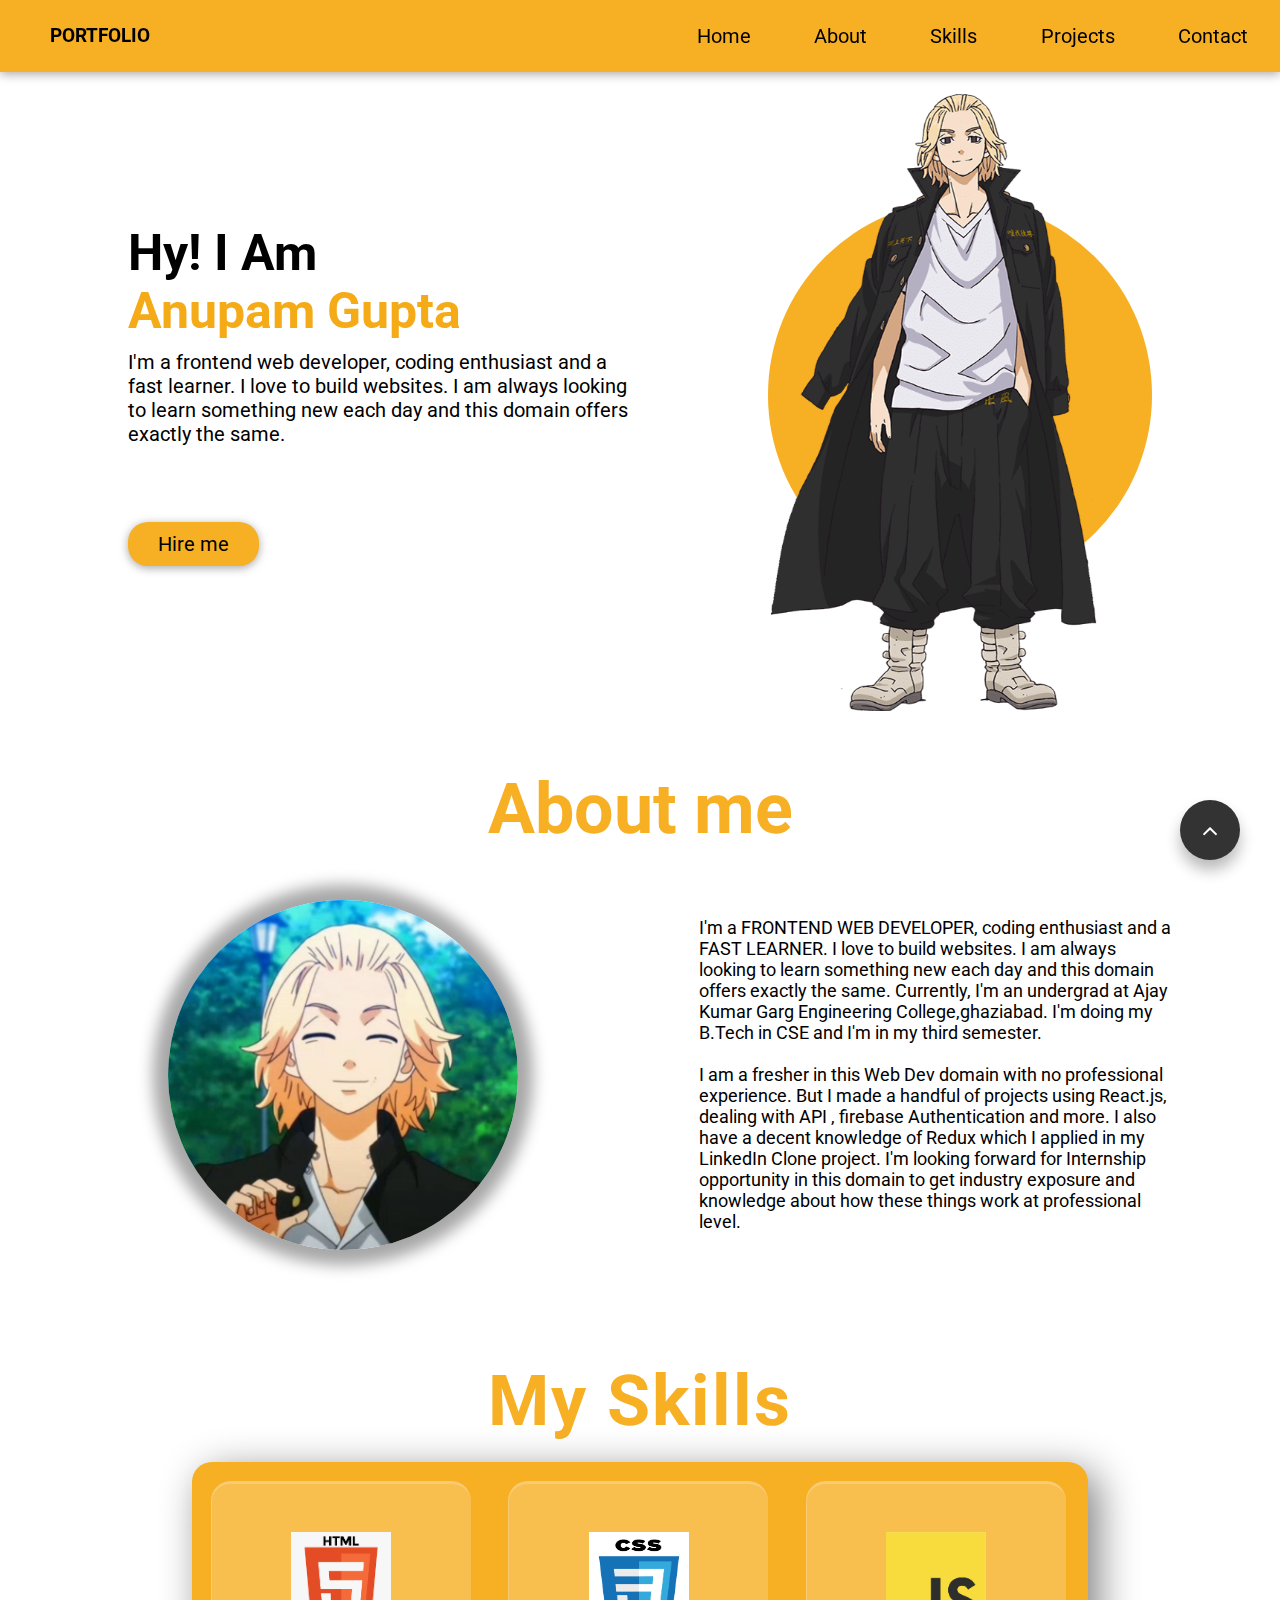
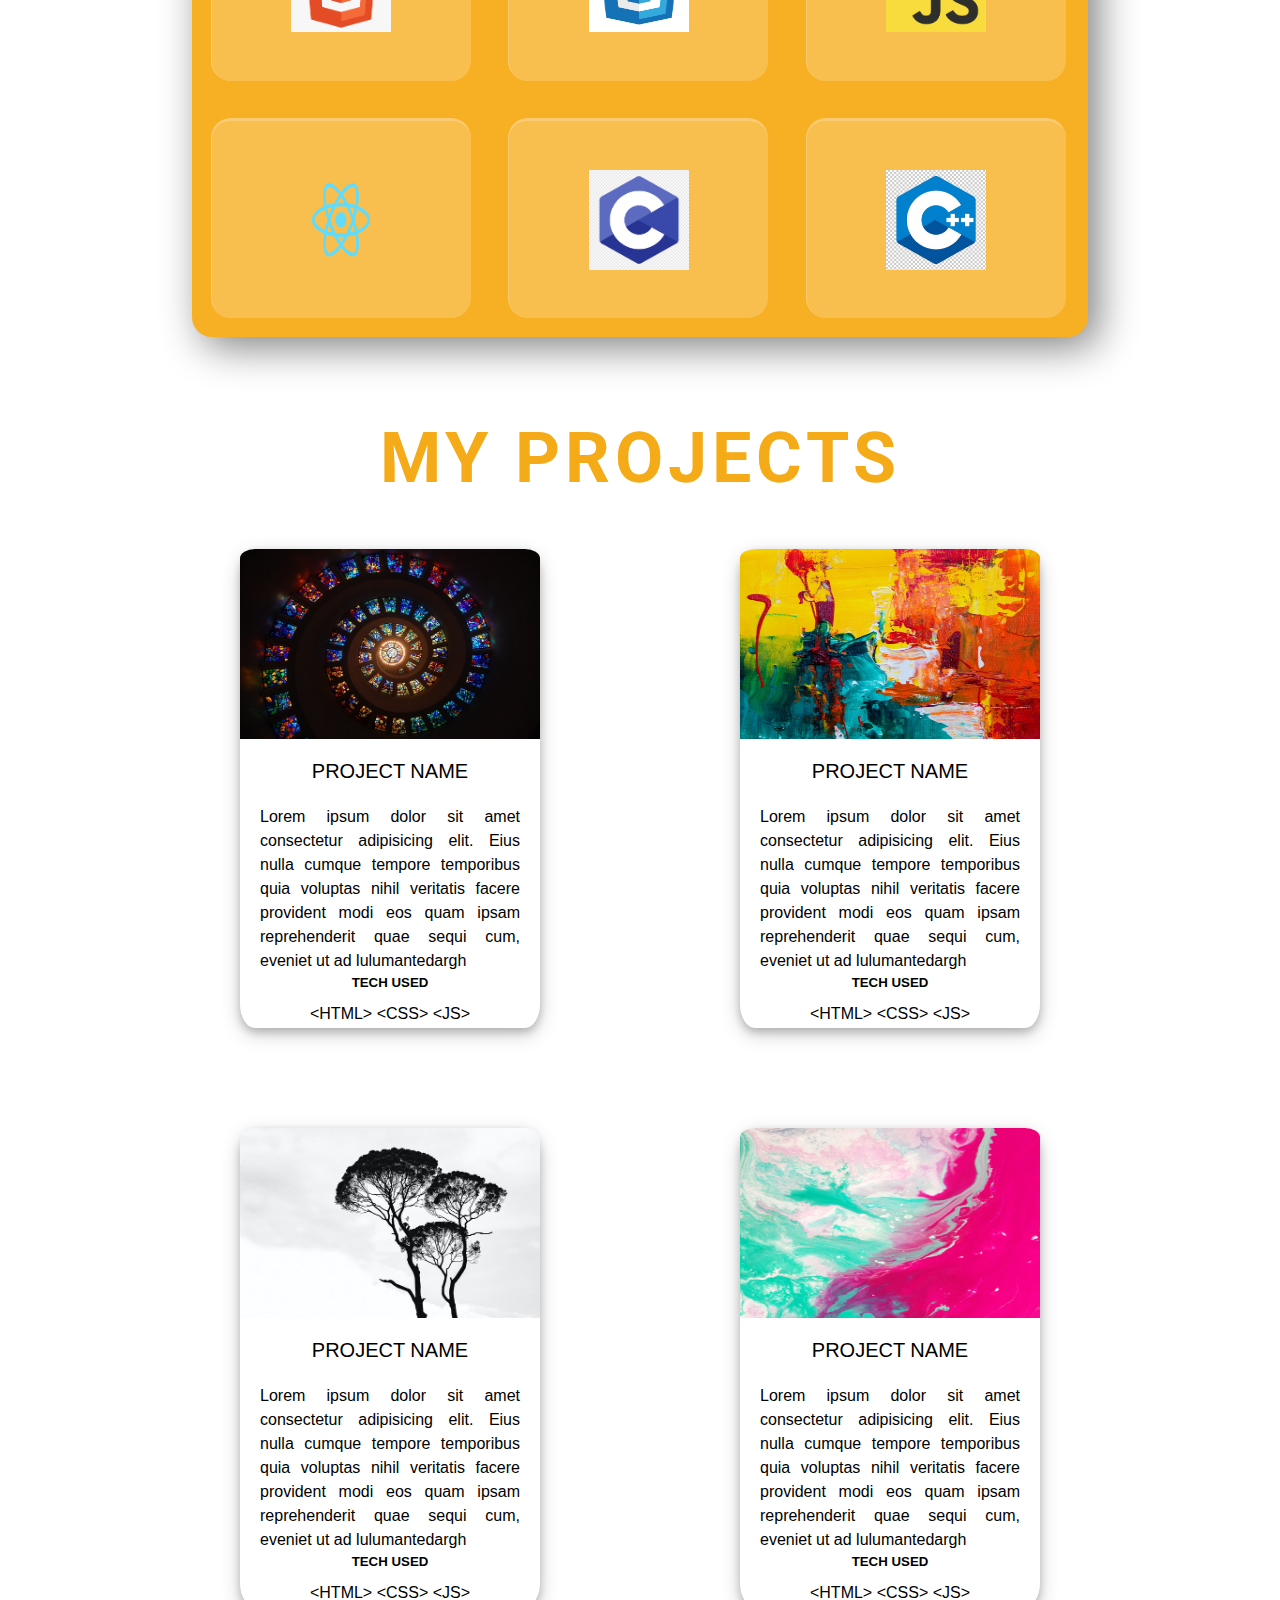
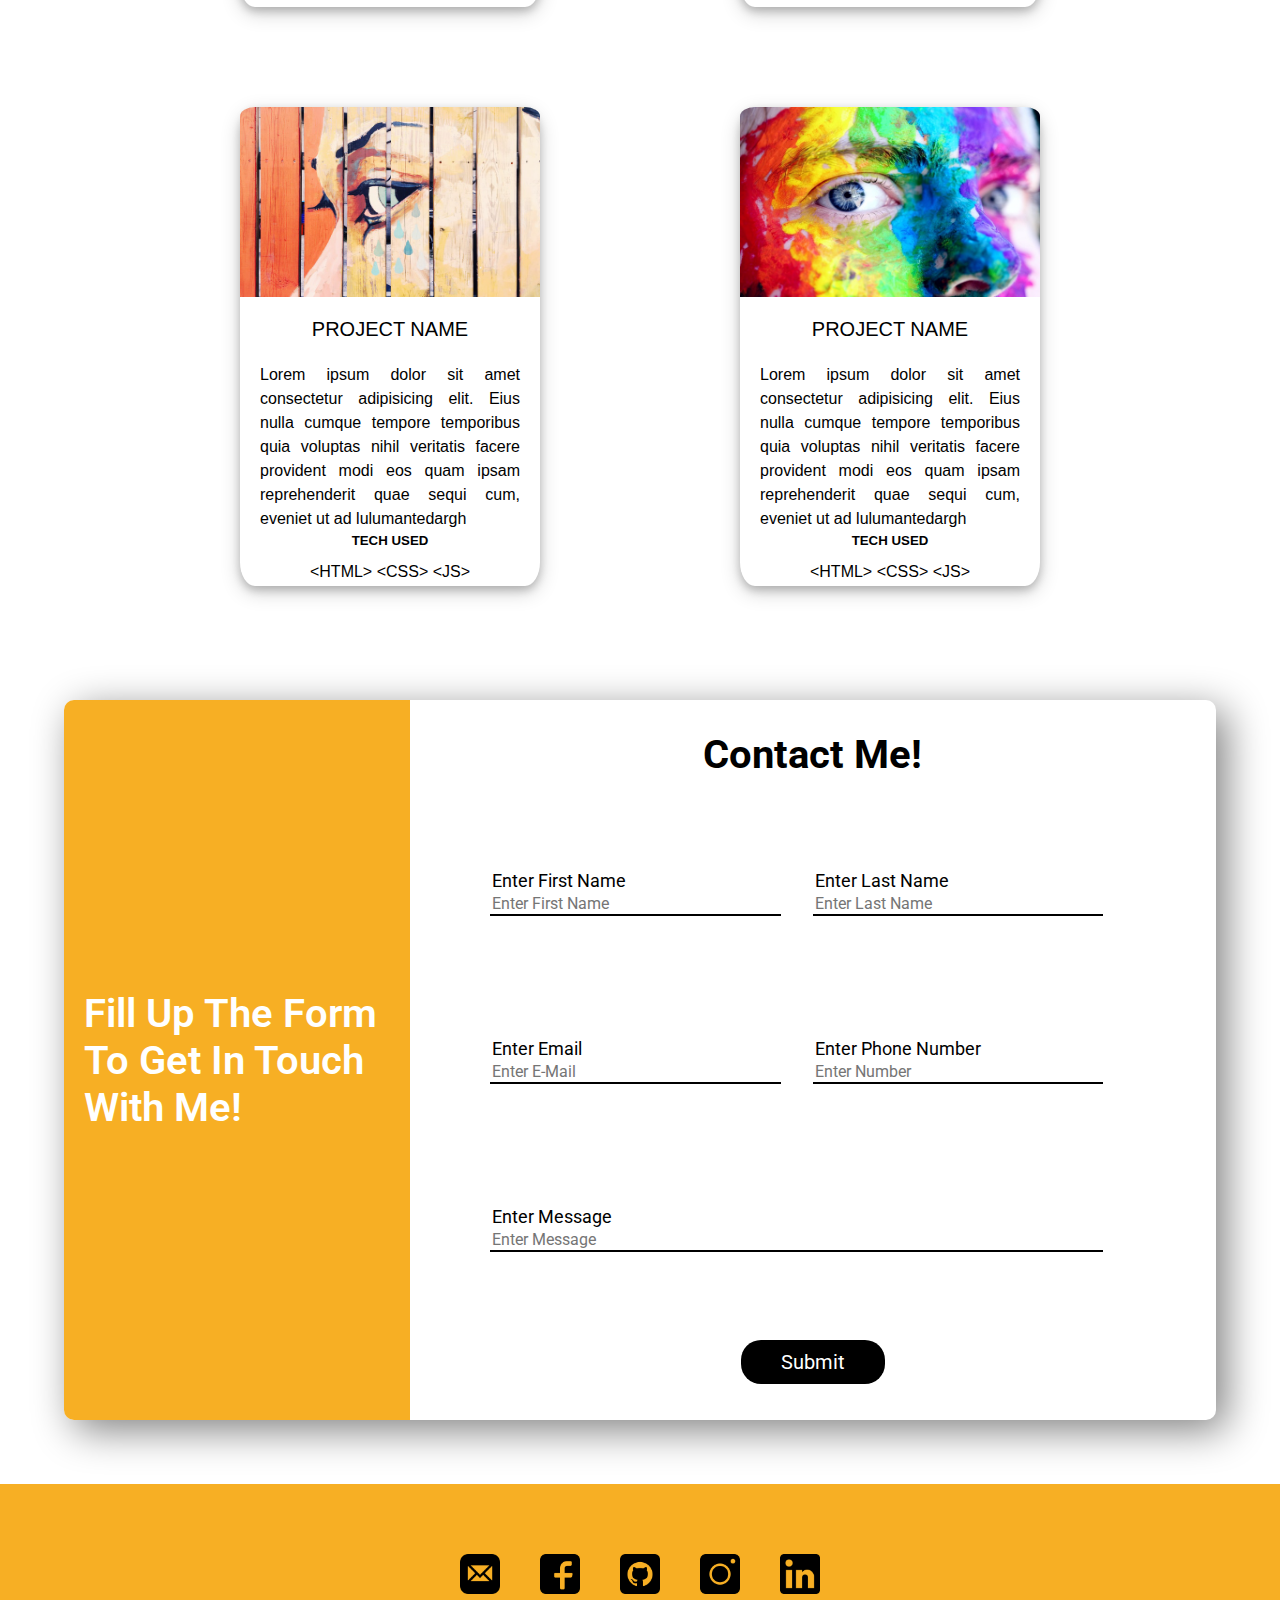
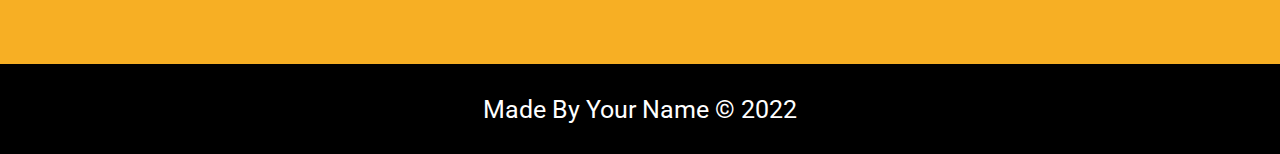
==== index.htm @ 11332cbb "Add" ====
<!DOCTYPE html>
<html>
  <head>
    <meta name="viewport" content="width=device-width, initial-scale=1.0" />
    <title>MY PORTFOLIO</title>
    <link rel="stylesheet" href="https://cdnjs.cloudflare.com/ajax/libs/font-awesome/4.7.0/css/font-awesome.min.css">
    <link rel="stylesheet" href="./css/style.css" />
    <link rel="stylesheet" href="./css/about.css" />
    <link rel="stylesheet" href="./css/form.css" />
  </head>
  <body>
    <nav class="navbar">
      <div class="left">
        <h3>PORTFOLIO</h3>
      </div>
      <div class="right">
        <h4><a href="#">home</a></h4>
        <h4><a href="#">about</a></h4>
        <h4><a href="#">skills</a></h4>
        <h4><a href="#">projects</a></h4>
        <h4><a href="#">contact</a></h4>
      </div>
      <div class="burger">
        <div class="line1"></div>
        <div class="line2"></div>
      </div>
    </nav>
    <div class="scrolltotop">
      <i class="fa fa-angle-up"></i>
    </div>
    <div class="container">
      <div class="container-left">
        <div class="desc">
          <h1 class="name">Hy! I Am</h1>
          <h1 class="name name1">Anupam Gupta</h1>
          <p class="des">
            I'm a frontend web developer, coding enthusiast and a fast learner. I love to build websites. I am always looking to learn something new each day and this domain offers exactly the same.
          </p>
          <button type="button" class="btn">Hire me</button>
        </div>
      </div>
      
      <div class="container-right">
        <div class="circle"></div>
        <div class="imgcontainer">
          <img src="./Images/Mikey.png" class="mikey" />
        </div>
      </div>
    </div>
    <h1 class="about">About me</h1>
    <div class="aboutme">
      <div class="leftabout">
        <div class="img2container">
          <img src="./Images/manjrio-Sano.jpg" class="mikey2">
        </div>
      </div>
      
      <div class="descabout">
        <p class="myself">
          I'm a FRONTEND WEB DEVELOPER, coding enthusiast and a FAST LEARNER. I love to build websites. I am always looking to learn something new each day and this domain offers exactly the same. Currently, I'm an undergrad at Ajay Kumar Garg Engineering College,ghaziabad. I'm doing my B.Tech in CSE and I'm in my third semester.
          <br>
          <br>
          I am a fresher in this Web Dev domain with no professional experience. But I made a handful of projects using React.js, dealing with API , firebase Authentication and more. I also have a decent knowledge of Redux which I applied in my LinkedIn Clone project.
          I'm looking forward for Internship opportunity in this domain to get industry exposure and knowledge about how these things work at professional level.
        </p>
      </div>
    </div>
    <div class="skills-main">
      <h1>My Skills</h1>
      <div class="skills-container">
        <div class="skills-container1">
          <div class="skills">
              <div class="glare"></div>
              <img src="./Images/210-2104705_html-logo-png-transparent-background.png">
          </div>
          <div class="skills">
              <div class="glare"></div>
              <img src="./Images/css.png">
          </div>
          <div class="skills">
              <div class="glare"></div>
              <img src="./Images/js.jpg">
          </div>
          <div class="skills">
              <div class="glare"></div>
              <img src="./Images/react.png">
          </div>
          <div class="skills">
              <div class="glare"></div>
              <img src="./Images/c.png">
          </div>
          <div class="skills">
              <div class="glare"></div>
              <img src="./Images/cpp.jpg">
          </div>
        </div>
      </div>
    </div>
    <h1 class="a">MY PROJECTS</h1>
    <div class="f">
            <div class="h">
                <img src="./Images/1.jpg">
                <h4>PROJECT NAME</h4>
                <p>Lorem ipsum dolor sit amet consectetur adipisicing elit. Eius nulla cumque tempore temporibus quia 
                    voluptas nihil veritatis facere provident modi eos quam ipsam reprehenderit quae sequi cum, eveniet ut ad lulumantedargh </p>
                   <h5>TECH USED</h5>
                   <p class="b">&ltHTML&gt &ltCSS&gt &ltJS&gt</p>
            </div>
            <div class="h">
                <img src="./Images/7.jpg">
                <h4>PROJECT NAME</h4>
               <p>Lorem ipsum dolor sit amet consectetur adipisicing elit. Eius nulla cumque tempore temporibus quia 
                   voluptas nihil veritatis facere provident modi eos quam ipsam reprehenderit quae sequi cum, eveniet ut ad lulumantedargh </p>
                   <h5>TECH USED</h5>
                   <p class="b">&ltHTML&gt &ltCSS&gt &ltJS&gt</p>
            </div>
            <div class="h">
                <img src="./Images/8.jpg">
                <h4>PROJECT NAME</h4>
               <p>Lorem ipsum dolor sit amet consectetur adipisicing elit. Eius nulla cumque tempore temporibus quia 
                   voluptas nihil veritatis facere provident modi eos quam ipsam reprehenderit quae sequi cum, eveniet ut ad lulumantedargh </p>
                   <h5>TECH USED</h5>
                   <p class="b">&ltHTML&gt &ltCSS&gt &ltJS&gt</p>
            </div>
            <div class="h">
                <img src="./Images/9.jpg">
                <h4>PROJECT NAME</h4>
               <p>Lorem ipsum dolor sit amet consectetur adipisicing elit. Eius nulla cumque tempore temporibus quia 
                   voluptas nihil veritatis facere provident modi eos quam ipsam reprehenderit quae sequi cum, eveniet ut ad lulumantedargh </p>
                   <h5>TECH USED</h5>
                   <p class="b">&ltHTML&gt &ltCSS&gt &ltJS&gt</p>
            </div>
            <div class="h">
                <img src="./Images/5.jpg">
                <h4>PROJECT NAME</h4>
               <p>Lorem ipsum dolor sit amet consectetur adipisicing elit. Eius nulla cumque tempore temporibus quia 
                   voluptas nihil veritatis facere provident modi eos quam ipsam reprehenderit quae sequi cum, eveniet ut ad lulumantedargh </p>
                   <h5>TECH USED</h5>
                   <p class="b">&ltHTML&gt &ltCSS&gt &ltJS&gt</p>
            </div>
            <div class="h">
                <img src="./Images/6.jpg">
                <h4>PROJECT NAME</h4>
               <p>Lorem ipsum dolor sit amet consectetur adipisicing elit. Eius nulla cumque tempore temporibus quia 
                   voluptas nihil veritatis facere provident modi eos quam ipsam reprehenderit quae sequi cum, eveniet ut ad lulumantedargh </p>
                   <h5>TECH USED</h5>
                   <p class="b">&ltHTML&gt &ltCSS&gt &ltJS&gt</p>
            </div>
    </div>
    <div class="container1">
      <div class="form">
        <div class="form_about">
          <h4>Fill Up The Form To Get In Touch With Me!</h4>
        </div>
        <form id="form_box">
          <div class="contact">
            <h1>Contact Me!</h1>
          </div>
          <div class="form_details">
            <div class="input_fields">
              <p>Enter First Name</p>
              <input
                id="first_name"
                type="text"
                placeholder="Enter First Name"
              />
            </div>
            <div class="input_fields">
              <p>Enter Last Name</p>
              <input id="last_name" type="text" placeholder="Enter Last Name" />
            </div>
            <div class="input_fields">
              <p>Enter Email</p>
              <input id="email" type="email" placeholder="Enter E-Mail" />
            </div>
            <div class="input_fields">
              <p>Enter Phone Number</p>
              <input id="number" type="number" placeholder="Enter Number" />
            </div>
            <div class="input_fields">
              <p>Enter Message</p>
              <input id="message" type="text" placeholder="Enter Message" />
            </div>
          </div>
          <div class="submit">
            <button id="btn">Submit</button>
          </div>
        </form>
      </div>
    </div>
    <div class="footer">
      <img src="./Images/apple.png" />
      <img src="./Images/facebook.png" />
      <img src="./Images/github.png" />
      <img src="./Images/instagram.png" />
      <img src="./Images/linkedin-logo.png" />
    </div>
    <div class="footer2">
      <p>Made By Your Name &copy; 2022</p>
    </div>
    <script src="app.js"></script>
  </body>
</html>
---- css/style.css ----
@import url("https://fonts.googleapis.com/css2?family=Bebas+Neue&family=Oswald:wght@300&family=Roboto+Condensed:wght@300&family=Roboto:wght@300&display=swap");
* {
  box-sizing: border-box;
  margin: 0;
  font-family: "Roboto", sans-serif;
}

.navbar {
  position: fixed;
  top: 0;
  width: 100%;
  display: flex;
  align-items: center;
  background-color: #f7af24;
  height: 8vh;
  z-index: 10;
  box-shadow: rgba(0, 0, 0, 0.35) 0px 2px 10px;
}

.left {
  flex: 1;
  margin-left: 50px;
}
.right {
  flex: 1;
  display: flex;
  align-items: center;
  justify-content: space-around;
}
h4 {
  font-size: 20px;
  font-weight: normal;
  text-transform: capitalize;
  cursor: pointer;
  padding: 10px 10px;
  border-radius: 40px;
}
h4 a {
  text-decoration: none;
  color: black;
}

.burger div {
  width: 20px;
  height: 2px;
  background-color: black;
  margin: 4px;
  transition: 0.2s ease-in;
}
.burger {
  padding: 10px 5px;
  border-radius: 40px;
  display: none;
  cursor: pointer;
}
.scrolltotop {
  position: fixed;
  cursor: pointer;
  z-index: 5;
  bottom: 40px;
  right: 40px;
  height: 20px;
  width: 20px;
  display: flex;
  align-items: center;
  justify-content: center;

  background-color: black;
  opacity: 0.8;
  padding: 30px;
  border-radius: 50%;
  box-shadow: rgba(0, 0, 0, 0.35) 0px 10px 15px;
  cursor: pointer;
  /* color: rgb(255, 136, 0.8); */
}

i.fa-angle-up {
  color: white;
  font-size: 25px;
}
/* .burger:hover{
  background-color: tomato;
} */


.container {
  margin-top: 8vh;
  /* background-color: aqua; */
  display: flex;
  align-items: center;
  justify-content: center;
}
.container-left {
  flex: 1;
  
}
.desc {
  display: flex;
  flex-direction: column;

  align-items: flex-start;
  justify-content: center;

  padding-left: 20%;
}
h1.name {
  font-size: 50px;
}
.name1 {
  /* color:rgb(255, 136, 0); */
  color: #f5ab17;
}
p.des {
  margin-top: 10px;
  font-size: 20px;
}
.btn {
  margin-top: 15%;
  /* background-color:rgb(255, 136, 0) ; */
  background-color: #f7af24;
  
  font-size: 20px;
  border: none;
  padding: 10px 30px;
  border-radius: 20px;
  cursor: pointer;
  box-shadow: rgba(0, 0, 0, 0.35) 0px 2px 10px;
}
.container-right {
  position: relative;
  flex: 1;
  /* background-color: yellow; */

  display: flex;
  align-items: center;
  justify-content: center;
}
.circle {
  position: absolute;
  height: 60%;
  width: 60%;
  border-radius: 50%;
  background-color: #f7af24;
  /* background-color:rgb(255, 136, 0) ; */
}
.imgcontainer {
  z-index: 2;

  width: 100%;
  height: 100%;
  margin-top: 20px;
  margin-left: 15%;
}

.mikey {
  width: 80%;
}


.skills-main {
  margin-top:60px;
  width: 100%;
  margin-bottom: 30px;
  display: flex;
  justify-content: center;
  align-items: center;
  flex-direction: column;
}
.skills-main h1 {
  
  margin-bottom: 20px;
  font-size: 70px;
  letter-spacing: 2px;
  transition: all 1s;
  color: #f7af24;
}
.skills-main h1:hover {
  letter-spacing: 6px;
}
.skills-container {
  width: 70vw;
  height: 100%;
  box-shadow: 10px 10px 40px gray;
  display: flex;
  justify-content: center;
  align-content: center;
  border-radius: 20px;
  background-color: #f7af24;
}
.skills-container1 {
  width: 100%;
  height: 100%;
  display: flex;
  align-items: center;
  flex-wrap: wrap;
}
.skills {
  width: 29%;
  height: 200px;
  margin: 2.1%;
  border-radius: 20px;
  display: flex;
  justify-content: center;
  align-items: center;
  background-color: rgba(255, 255, 255, 0.2);
  border-top: 3px solid rgba(255, 255, 255, 0.2);
  border-left: 1px solid rgba(255, 255, 255, 0.2);
  position: relative;
  overflow: hidden;
}
.skills img {
  transition: all 1s;
  width: 100px;
  height: 100px;
}
.skills:hover img {
  width: 105px;
  height: 105px;
}
.glare {
  width: 200%;
  height: 20%;
  background-color: rgba(255, 255, 255, 0.15);
  position: absolute;
  top: 0;
  left: -120%;
  transform: rotate(120deg);
  transition: all 1.3s;
}
.skills:hover .glare {
  display: block;
  position: absolute;
  top: 80%;
  left: 60%;
}

.a {
  text-align: center;
  font-size: 70px;
  letter-spacing: 5px;
  margin-top: 80px;
  color: #f5ab17;
}


.f {
  /* margin: 40px auto 50px auto; */
  width: 100%;
  display: flex;
  flex-wrap: wrap;
  justify-content: center;
}
.h {
   width: 300px;
  /* height: 485px;  */
  margin: 50px 100px;
  box-shadow: 0 4px 8px 0 rgba(0, 0, 0, 0.2), 0 6px 20px 0 rgba(0, 0, 0, 0.19);
  border-radius: 5%;
  transition: transform 0.2s;
}
.h img {
  width: 100%;
  border-radius: 5%;
  height: 190px;
  border-bottom-left-radius: 0;
  border-bottom-right-radius: 0;
}
.h h4 {
  text-align: center;
  margin: 7px 10px;
  font-family: "Montserrat", sans-serif;
}
.h h5 {
  text-align: center;
  margin: 0 10px;
  font-family: "Montserrat", sans-serif;
}
.h p {
  text-align: justify;
  padding: 5px 20px 2px 20px;
  margin-top: 7px;
  line-height: 1.5;
  font-family: "Montserrat", sans-serif;
}
.h:hover {
  transform: scale(1.05);
}
p.b {
  text-align: center;
}
.z {
  height: 12%;
  font-size: 40px;
  background-color: rgb(0, 0, 0);
  color: white;
  padding: 20px;
  display: flex;
  justify-content: center;
  align-items: center;
}
.z i {
  margin: 0 60px;
}


@media only screen and (max-width: 1024px) {
  .aboutme {
    flex-direction: column;
  }
  .img2container {
    height: 300px;
    width: 300px;
    margin: 0;
  }
  .myself {
    margin: 0;
    margin-top: 40px;
  }
  .skills img {
    height: 80px;
    width: 80px;
  }
  .skills img:hover {
    height: 85px;
    width: 85px;
  }
}

@media only screen and (max-width: 768px) {
  .a{
    font-size: large;
  }
  .f{
    margin: 0;
  }
  .h h5{
    display: none;
  }
  .h p{
    display: none;
  }
  .skills{
    height: 150px;
  }
 


  .skills-main h1{
    font-size: 20px;
  }

  .des {
    padding-right: 10%;
  }
  .btn {
    margin-bottom: 10px;
  }
  /* .skills-container {
    width: 80vw;
    height: 60%;
  } */
  .skills {
    box-shadow: 1px 1px 20px #f7af24;
  }
}




@media screen and (max-width:768px){
  
  
  .right{
    position: absolute;
    right: 0;
    top:8vh;
    height: 92vh;
    width: 50%;
    z-index:10;
    display: flex;
    flex-direction: column;
    align-items: center;
    background-color:#f7af24;
    
    transform: translate(100%);
    visibility: hidden;
    
    transition: all 0.3s ease-in-out;
    
  }
  .burger{
    display: block;
    margin-right: 2em;
    
  }
  
  .skills img {
    height: 60px;
    width: 60px;
  }
  
  .skills img:hover {
    height: 65px;
    width: 65px;
  }
  .container{
    flex-direction: column-reverse;
    
    /* overflow-x: hidden; */
  }
  .des{
    padding-right: 10%;
  }
  .btn{
    margin-bottom: 40px;
  }
  
}
.nav-active{
  transform: translate(0);
  /* display: flex; */
  visibility: inherit;
  
  
}
.toggle .line1{
  transform: rotate(45deg) translate(0,4px);
}
.toggle .line2{
  transform: rotate(-45deg) translate(0,-4px);
}

@media screen and (max-width:425px){
  
  .skills img {
    height: 40px;
    width: 40px;
  }
  .skills img:hover {
    height: 45px;
    width: 45px;
  }
}
---- css/about.css ----
h1.about{
    margin-top: 50px;
    text-align: center;
    color:#f7af24;
    font-size: 70px;
}
.aboutme{
    
   
    display: flex;
    align-items: center;
    justify-content: center;
    padding: 50px;
   
    /* background-color: tomato; */
}
.leftabout{
  
    flex:1;
    
    
}
.img2container{

    height: 350px;
    width:350px;
    margin-left: 20%;
    margin-right: 20px;
    /* background-color: turquoise; */
}

.mikey2{
    width: 100%;
    height: 100%;
    object-fit: cover;
    border-radius: 50%;
    box-shadow: rgba(0, 0, 0, 0.35) 0px 0px 15px 15px;
}
.descabout{
    flex:1;
    
    
}
.myself{
    font-size: large;
    margin-right: 10%;
    margin-left: 10%;
}
  

@media only screen and (max-width: 768px){
    h1.about{
        font-size: 20px;
    }
    .aboutme {
        flex-direction: column;
    }
    .img2container {
        height: 250px;
        width: 250px;
        margin: 0;
    }
    .myself {
        margin: 0;
        margin-top: 40px;
    }
}
---- css/form.css ----
.container1 {
    height: 80vh;
    width: 90%;
    margin:5% 5%;
    
    display: flex;
    justify-content: center;
    align-items: center;
    overflow: hidden;
    box-shadow: 10px 10px 40px gray;
    /* margin-bottom: 15%; */
    border-radius: 10px;
  }
  .form {
    
    width: 100%;
    height: 100%;
    /* box-shadow: 20px 30px 90px 1px rgb(204, 203, 203),
      -20px -30px 90px 1px rgb(204, 203, 203); */
    
    display: flex;
    justify-content: center;
    align-items: center;
    overflow: hidden;
  }
  .form_about {
    width: 30%;
    height: 100%;
    /* background-color: Rgb(255,136,0); */
    background-color: #f7af24;
    display: flex;
    justify-content: center;
    align-items: center;
  }
  .form_about h4 {
    font-weight: 600;
    color: white;
    padding: 20px;
    font-size: 40px;
  }
  #form_box {
    font-size: 1.2rem;
    width: 70%;
    height: 100%;
    display: flex;
    flex-direction: column;
    justify-content: center;
    align-items: center;
  }
  .form_details {
    width: 80%;
    height: 70%;
    display: grid;
    grid-template-columns: 1fr 1fr;
  }
  .contact h1 {
    font-size: 2.5rem;
    margin: 10px;
  }
  .input_fields:nth-child(5) {
    grid-column-start: 1;
    grid-column-end: 3;
    width: 95%;
  }
  .contact {
    height: 15%;
    display: flex;
    justify-content: center;
    align-items: center;
  }
  .input_fields {
    width: 90%;
    margin: 0;
    font-size: 1.1rem;
    display: flex;
    justify-content: center;
    flex-direction: column;
  }
  .input_fields p {
    margin: 2px;
  }
  .submit {
    height: 15%;
    display: flex;
    justify-content: center;
    align-items: center;
  }
  #btn {
    font-size: 20px;
    border: none;
    padding: 10px 40px;
    margin-bottom: 0.5rem;
    border-radius: 20px;
    cursor: pointer;
    background-color: black;
    transition: background-color 1s;
    color: white;
  }
  .input_fields input {
    border: none;
    border-bottom: 2px solid black;
    outline: none;
    font-size: 1rem;
    transition: border-bottom 1s;
  }
  #btn:hover {
    background-color: #f7af24;
    color: white;
    box-shadow: 0.5px 0.5px 99px 2px #f7af24;
    transition: color 0.5s;
  }
  .input_fields input:focus {
    border-bottom: 2px solid #f7af24;
  }
  .footer {
    height: 20vh;
    background-color: #f7af24;
    /* background-color: Rgb(255,136,0); */
    display: flex;
    justify-content: center;
    align-items: center;
  }
  .footer img {
    width: 40px;
    height: 40px;
    margin: 20px;
    cursor: pointer;
    transition: all 1s;
  }
  .footer img:hover {
    width: 60px;
    height: 60px;
  }
  .footer2 {
    height: 10vh;
    background-color: black;
    color: white;
    display: flex;
    justify-content: center;
    align-items: center;
  }
  .footer2 p {
    font-size: 25px;
    /* font-family: 'Oswald', sans-serif; */
  }
@media only screen and (max-width: 1024px){
    
      .input_fields {
        width: 90%;
      }
      .contact h1 {
        font-size: 1.7rem;
      }
      .form_about h4 {
        font-size: 35px;
      }
      .input_fields:nth-child(5) {
        width: 95%;
      }
    
      .input_fields input {
        font-size: 0.85rem;
      }
      .input_fields p {
        font-size: 0.9rem;
      }
      .form_details {
        width: 85%;
      }
      .footer p {
        font-size: 20px;
      }
      
}

@media only screen and (max-width: 768px) {
    
        /* .form{
            height: 80%;
        } */
      .container1{
        margin-bottom: 20%;
      }
      .skills-main h1{
        font-size: 20px;
      }
      .form_about h4 {
        font-size: 1.7rem;
        padding: 10px;
      }
      .form_details {
        grid-template-columns: auto;
      }
      .input_fields p {
        font-size: 0.9rem;
        margin-bottom: 10px;
      }
      .input_fields input {
        font-size: 0.6rem;
      }
      .input_fields {
        height: 100%;
        width: 70%;
      }
      .input_fields:nth-child(5) {
        grid-column-end: 2;
        width: 70%;
      }
    
      #btn {
        font-size: 10px;
      }
    
      .footer p {
        font-size: 15px;
      }
}
 @media only screen and (max-width: 425px) {
   
    
    .footer2 {
      
      width: 100vw;
      height: 8vh;
    }
    .footer {
      
      height: 10vh;
    }
    .footer2 p {
      font-size: 15px;
    }
  
    .footer img {
      width: 20px;
      height: 20px;
      margin: 10px;
    }
 
    button {
      font-size: 1rem;
    }
  
    .footer p {
      font-size: 10px;
    }
  }
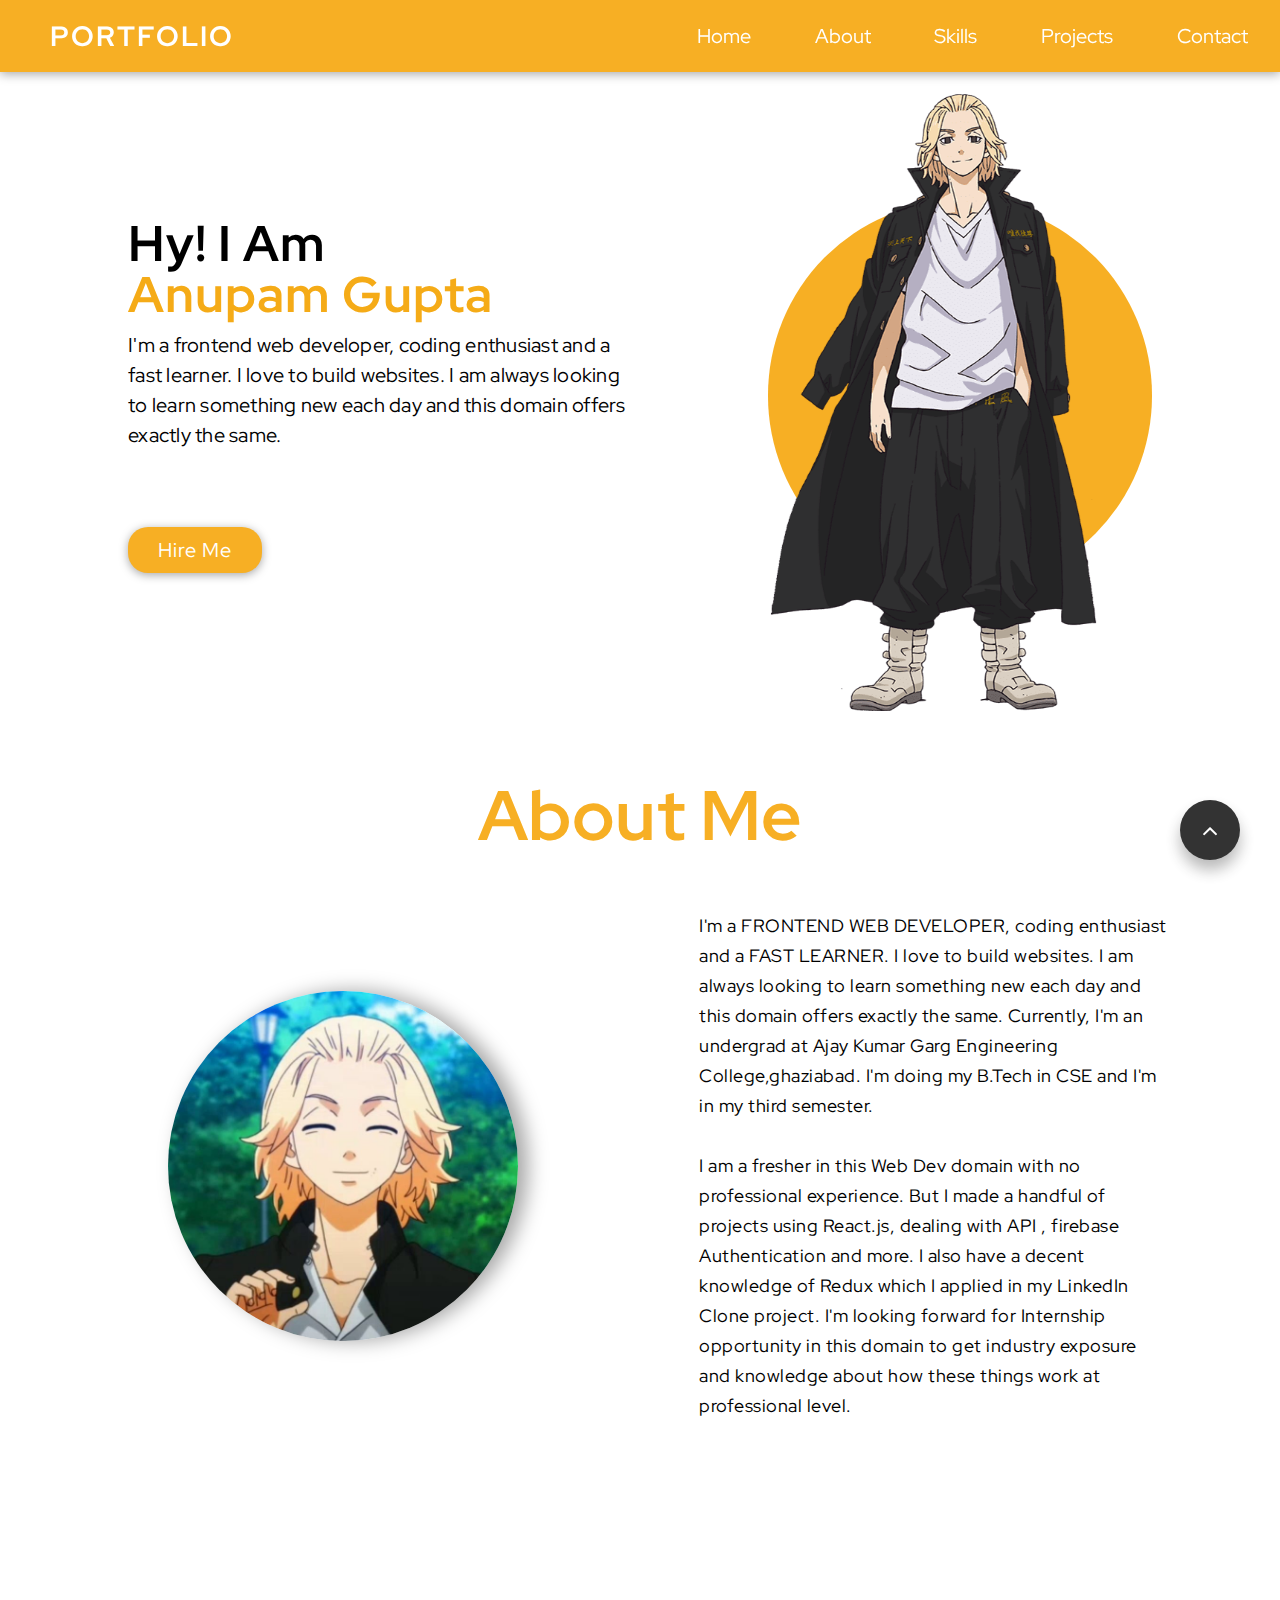
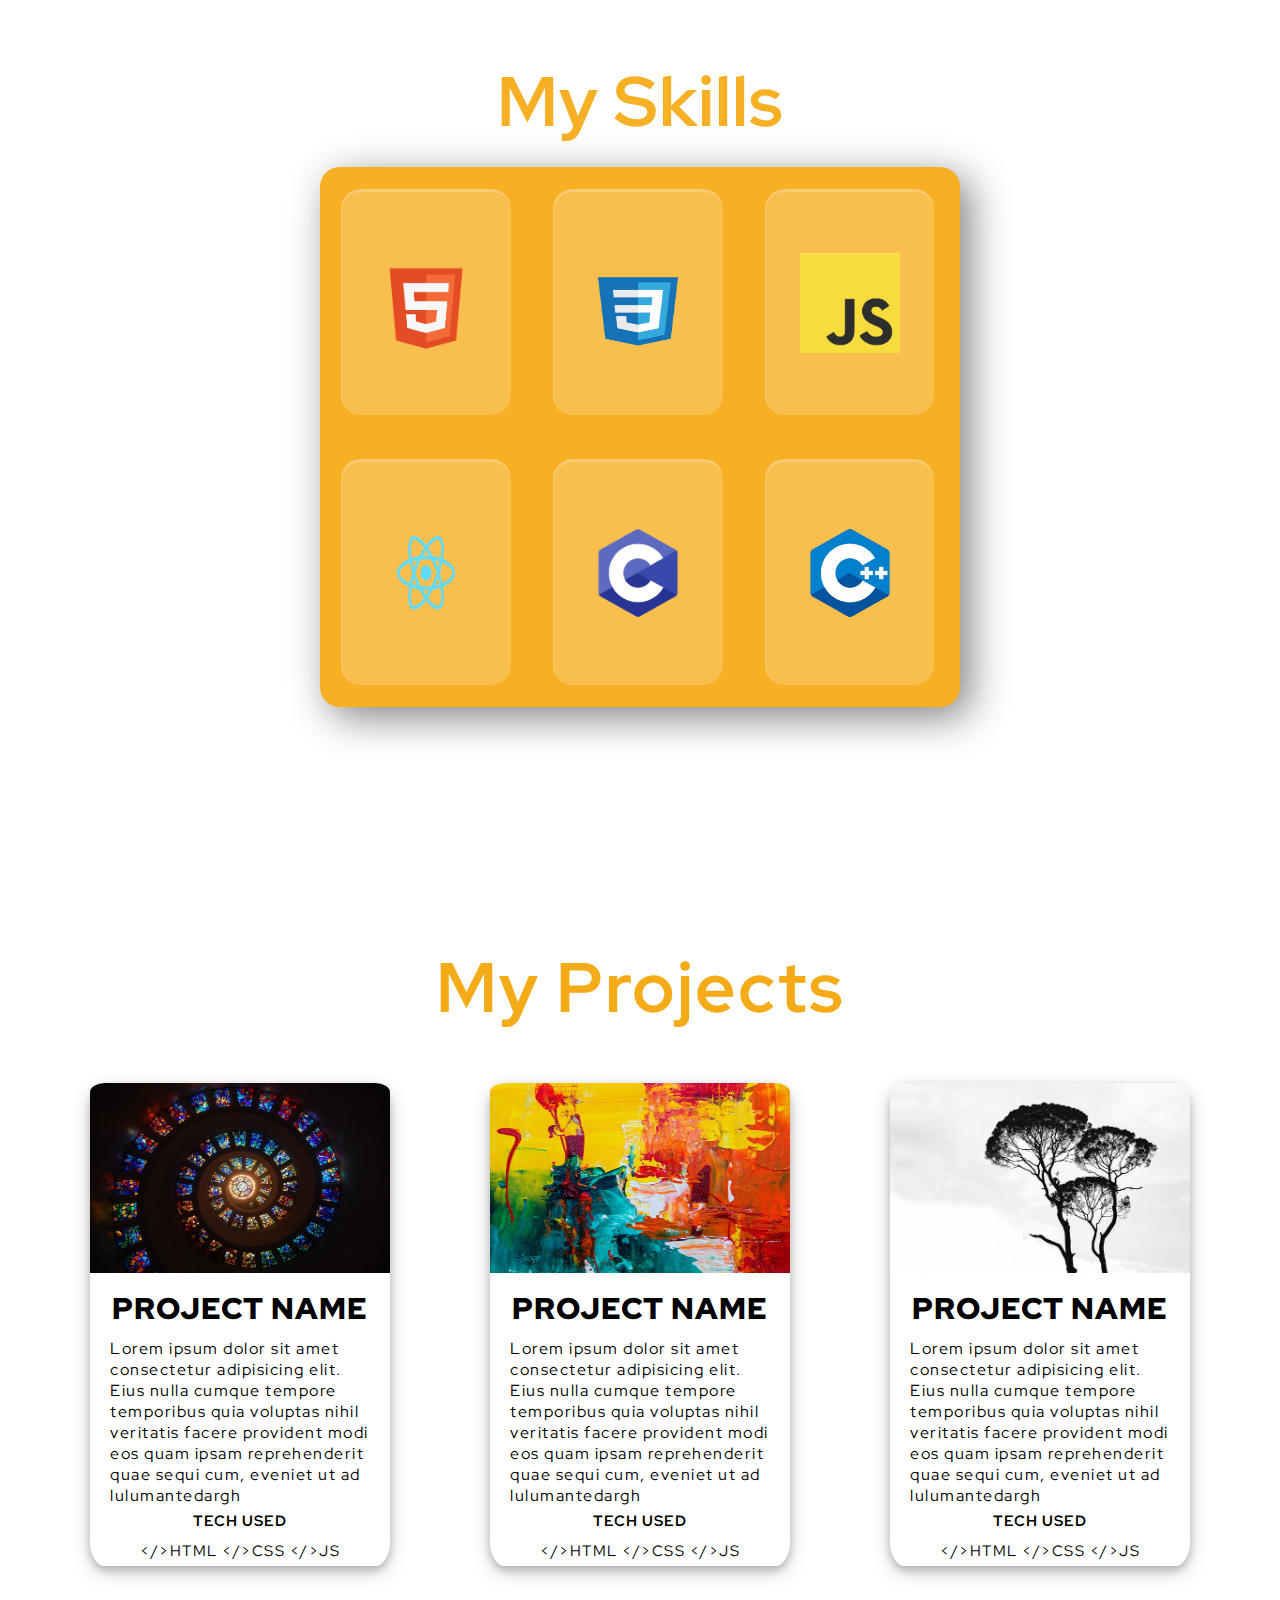
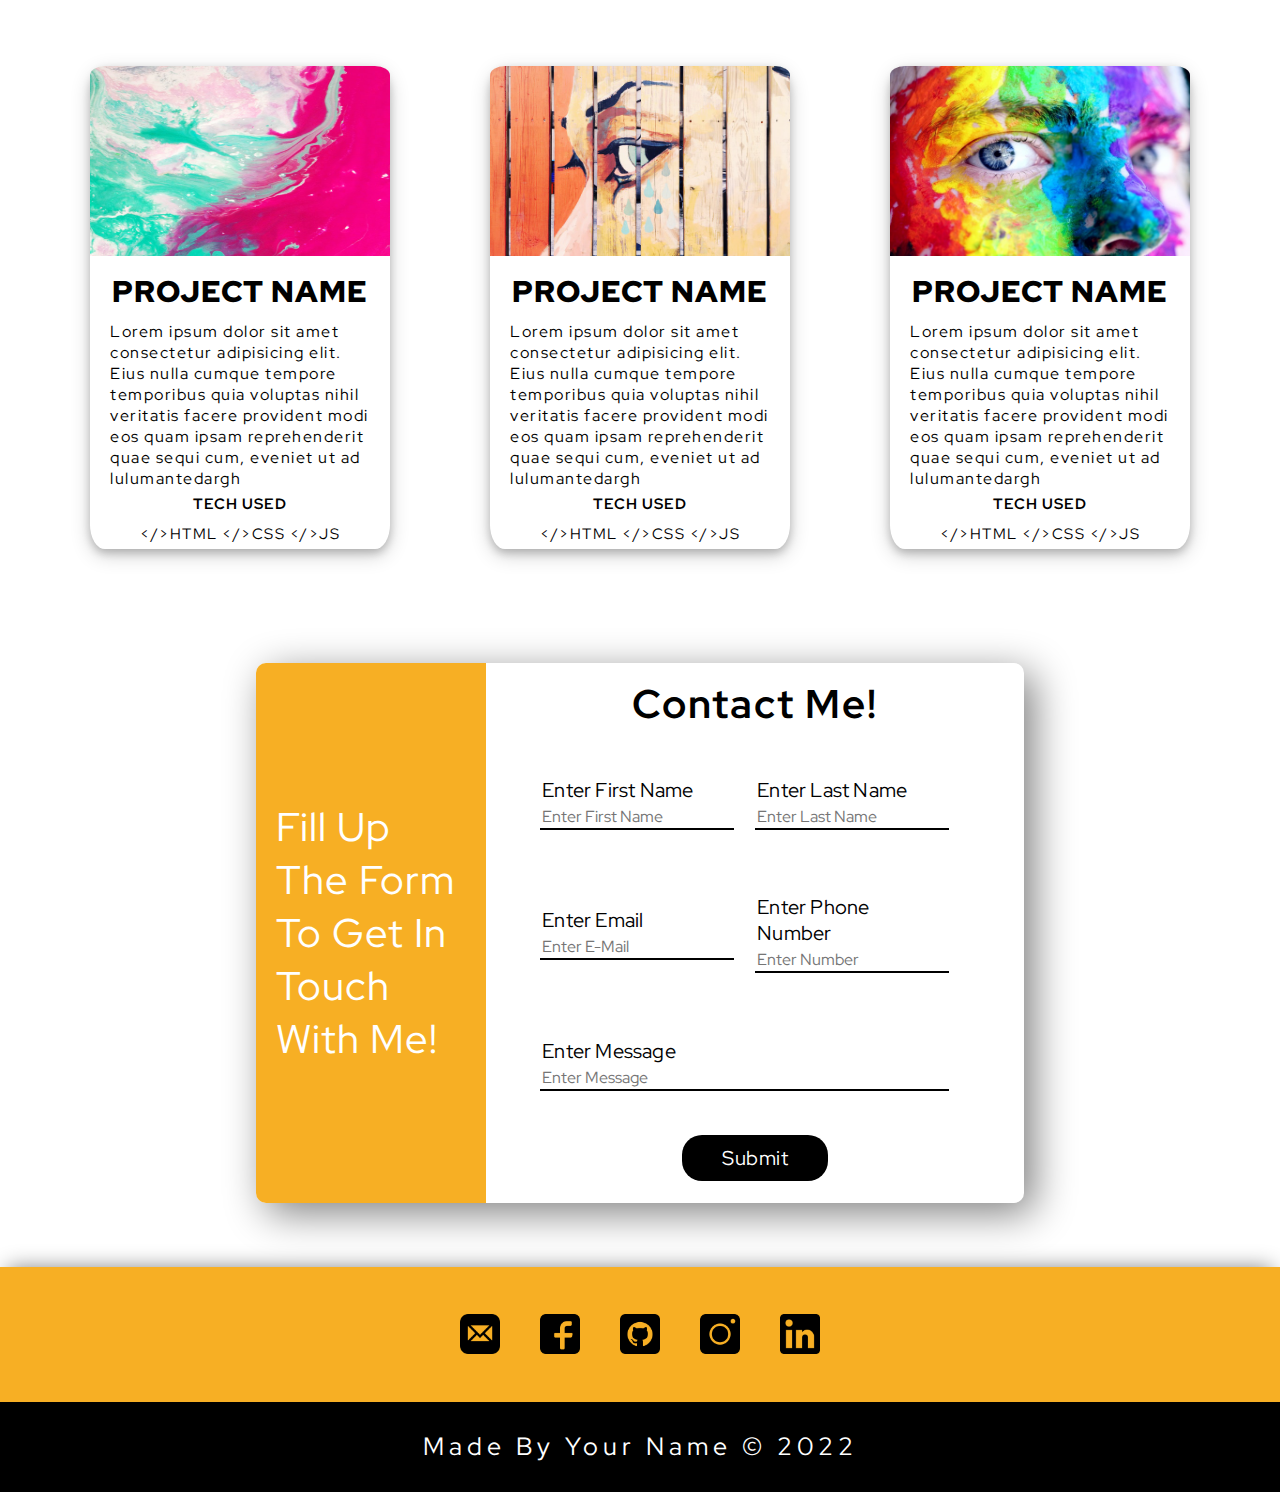
==== commit 76282f79: "Final" ====
--- a/index.htm
+++ b/index.htm
@@ -14,11 +14,11 @@
         <h3>PORTFOLIO</h3>
       </div>
       <div class="right">
-        <h4><a href="#">home</a></h4>
-        <h4><a href="#">about</a></h4>
-        <h4><a href="#">skills</a></h4>
-        <h4><a href="#">projects</a></h4>
-        <h4><a href="#">contact</a></h4>
+        <h4><a href="#">Home</a></h4>
+        <h4><a href="#aboutid">About</a></h4>
+        <h4><a href="#skills">Skills</a></h4>
+        <h4><a href="#myprojects">Projects</a></h4>
+        <h4><a href="#formbox">Contact</a></h4>
       </div>
       <div class="burger">
         <div class="line1"></div>
@@ -36,7 +36,7 @@
           <p class="des">
             I'm a frontend web developer, coding enthusiast and a fast learner. I love to build websites. I am always looking to learn something new each day and this domain offers exactly the same.
           </p>
-          <button type="button" class="btn">Hire me</button>
+          <button type="button" class="btn">Hire Me</button>
         </div>
       </div>
       
@@ -47,8 +47,9 @@
         </div>
       </div>
     </div>
-    <h1 class="about">About me</h1>
-    <div class="aboutme">
+    <div id="aboutid"  class="aboutme">
+      <h1 class="about">About Me</h1>
+      <div class="aboutme2">
       <div class="leftabout">
         <div class="img2container">
           <img src="./Images/manjrio-Sano.jpg" class="mikey2">
@@ -65,7 +66,8 @@
         </p>
       </div>
     </div>
-    <div class="skills-main">
+  </div>
+    <div id = "skills" class="skills-main">
       <h1>My Skills</h1>
       <div class="skills-container">
         <div class="skills-container1">
@@ -91,20 +93,21 @@
           </div>
           <div class="skills">
               <div class="glare"></div>
-              <img src="./Images/cpp.jpg">
-          </div>
-        </div>
-      </div>
-    </div>
-    <h1 class="a">MY PROJECTS</h1>
-    <div class="f">
+              <img src="./Images/cpp.png">
+          </div>
+        </div>
+      </div>
+    </div>
+    <div class="f" id="myprojects">
+    <h1 class="a" >My Projects</h1>
+    <div class="projects">
             <div class="h">
                 <img src="./Images/1.jpg">
                 <h4>PROJECT NAME</h4>
                 <p>Lorem ipsum dolor sit amet consectetur adipisicing elit. Eius nulla cumque tempore temporibus quia 
                     voluptas nihil veritatis facere provident modi eos quam ipsam reprehenderit quae sequi cum, eveniet ut ad lulumantedargh </p>
                    <h5>TECH USED</h5>
-                   <p class="b">&ltHTML&gt &ltCSS&gt &ltJS&gt</p>
+                   <p class="b">&lt/&gtHTML &lt/&gtCSS &lt/&gtJS</p>
             </div>
             <div class="h">
                 <img src="./Images/7.jpg">
@@ -112,7 +115,7 @@
                <p>Lorem ipsum dolor sit amet consectetur adipisicing elit. Eius nulla cumque tempore temporibus quia 
                    voluptas nihil veritatis facere provident modi eos quam ipsam reprehenderit quae sequi cum, eveniet ut ad lulumantedargh </p>
                    <h5>TECH USED</h5>
-                   <p class="b">&ltHTML&gt &ltCSS&gt &ltJS&gt</p>
+                   <p class="b">&lt/&gtHTML &lt/&gtCSS &lt/&gtJS</p>
             </div>
             <div class="h">
                 <img src="./Images/8.jpg">
@@ -120,7 +123,7 @@
                <p>Lorem ipsum dolor sit amet consectetur adipisicing elit. Eius nulla cumque tempore temporibus quia 
                    voluptas nihil veritatis facere provident modi eos quam ipsam reprehenderit quae sequi cum, eveniet ut ad lulumantedargh </p>
                    <h5>TECH USED</h5>
-                   <p class="b">&ltHTML&gt &ltCSS&gt &ltJS&gt</p>
+                   <p class="b">&lt/&gtHTML &lt/&gtCSS &lt/&gtJS</p>
             </div>
             <div class="h">
                 <img src="./Images/9.jpg">
@@ -128,7 +131,7 @@
                <p>Lorem ipsum dolor sit amet consectetur adipisicing elit. Eius nulla cumque tempore temporibus quia 
                    voluptas nihil veritatis facere provident modi eos quam ipsam reprehenderit quae sequi cum, eveniet ut ad lulumantedargh </p>
                    <h5>TECH USED</h5>
-                   <p class="b">&ltHTML&gt &ltCSS&gt &ltJS&gt</p>
+                   <p class="b">&lt/&gtHTML &lt/&gtCSS &lt/&gtJS</p>
             </div>
             <div class="h">
                 <img src="./Images/5.jpg">
@@ -136,7 +139,7 @@
                <p>Lorem ipsum dolor sit amet consectetur adipisicing elit. Eius nulla cumque tempore temporibus quia 
                    voluptas nihil veritatis facere provident modi eos quam ipsam reprehenderit quae sequi cum, eveniet ut ad lulumantedargh </p>
                    <h5>TECH USED</h5>
-                   <p class="b">&ltHTML&gt &ltCSS&gt &ltJS&gt</p>
+                   <p class="b">&lt/&gtHTML &lt/&gtCSS &lt/&gtJS</p>
             </div>
             <div class="h">
                 <img src="./Images/6.jpg">
@@ -144,10 +147,11 @@
                <p>Lorem ipsum dolor sit amet consectetur adipisicing elit. Eius nulla cumque tempore temporibus quia 
                    voluptas nihil veritatis facere provident modi eos quam ipsam reprehenderit quae sequi cum, eveniet ut ad lulumantedargh </p>
                    <h5>TECH USED</h5>
-                   <p class="b">&ltHTML&gt &ltCSS&gt &ltJS&gt</p>
-            </div>
-    </div>
-    <div class="container1">
+                   <p class="b">&lt/&gtHTML &lt/&gtCSS &lt/&gtJS</p>
+            </div>
+          </div>
+    </div>
+    <div id="formbox" class="container1">
       <div class="form">
         <div class="form_about">
           <h4>Fill Up The Form To Get In Touch With Me!</h4>
--- a/css/style.css
+++ b/css/style.css
@@ -1,10 +1,13 @@
-@import url("https://fonts.googleapis.com/css2?family=Bebas+Neue&family=Oswald:wght@300&family=Roboto+Condensed:wght@300&family=Roboto:wght@300&display=swap");
+@import url('https://fonts.googleapis.com/css2?family=Red+Hat+Display&display=swap');
 * {
   box-sizing: border-box;
   margin: 0;
-  font-family: "Roboto", sans-serif;
-}
-
+  font-family: 'Red Hat Display', sans-serif;
+  max-width: 1440px;
+}
+html{
+  scroll-behavior: smooth;
+}
 .navbar {
   position: fixed;
   top: 0;
@@ -20,6 +23,10 @@
 .left {
   flex: 1;
   margin-left: 50px;
+  font-size: 24px;
+  letter-spacing: 2px;
+  color: #fff;
+  /* color: black; */
 }
 .right {
   flex: 1;
@@ -37,13 +44,15 @@
 }
 h4 a {
   text-decoration: none;
-  color: black;
+  color: rgba(0, 0, 0, 0.7);
+  color: white;
+  /* color: black; */
 }
 
 .burger div {
   width: 20px;
   height: 2px;
-  background-color: black;
+  background-color: #fff;
   margin: 4px;
   transition: 0.2s ease-in;
 }
@@ -105,6 +114,8 @@
 }
 h1.name {
   font-size: 50px;
+  letter-spacing: 1px;
+  line-height: 51px;
 }
 .name1 {
   /* color:rgb(255, 136, 0); */
@@ -113,12 +124,15 @@
 p.des {
   margin-top: 10px;
   font-size: 20px;
+  line-height: 30px;
+  letter-spacing: 0.25px;
 }
 .btn {
   margin-top: 15%;
   /* background-color:rgb(255, 136, 0) ; */
   background-color: #f7af24;
-  
+  letter-spacing: 1px;
+  color: white;
   font-size: 20px;
   border: none;
   padding: 10px 30px;
@@ -170,7 +184,7 @@
   
   margin-bottom: 20px;
   font-size: 70px;
-  letter-spacing: 2px;
+  letter-spacing: 1px;
   transition: all 1s;
   color: #f7af24;
 }
@@ -178,8 +192,8 @@
   letter-spacing: 6px;
 }
 .skills-container {
-  width: 70vw;
-  height: 100%;
+  width: 50vw;
+  height: 60vh;
   box-shadow: 10px 10px 40px gray;
   display: flex;
   justify-content: center;
@@ -195,16 +209,18 @@
   flex-wrap: wrap;
 }
 .skills {
-  width: 29%;
-  height: 200px;
-  margin: 2.1%;
+  width: 26.5%;
+  height: 42%;
+  margin: 2.1% 3.3% ;
   border-radius: 20px;
   display: flex;
   justify-content: center;
   align-items: center;
   background-color: rgba(255, 255, 255, 0.2);
+  /* background-color: rgba(0, 0, 0, 0.1); */
   border-top: 3px solid rgba(255, 255, 255, 0.2);
   border-left: 1px solid rgba(255, 255, 255, 0.2);
+  /* box-shadow: inset 2px 2px 10px gray, -2px -2px 10px gray; */
   position: relative;
   overflow: hidden;
 }
@@ -237,13 +253,17 @@
 .a {
   text-align: center;
   font-size: 70px;
-  letter-spacing: 5px;
+  letter-spacing: 2px;
   margin-top: 80px;
   color: #f5ab17;
 }
 
-
-.f {
+.f{
+  display: flex;
+  flex-direction: column;
+  flex: 1;
+}
+.projects {
   /* margin: 40px auto 50px auto; */
   width: 100%;
   display: flex;
@@ -253,7 +273,7 @@
 .h {
    width: 300px;
   /* height: 485px;  */
-  margin: 50px 100px;
+  margin: 50px 50px;
   box-shadow: 0 4px 8px 0 rgba(0, 0, 0, 0.2), 0 6px 20px 0 rgba(0, 0, 0, 0.19);
   border-radius: 5%;
   transition: transform 0.2s;
@@ -266,27 +286,30 @@
   border-bottom-right-radius: 0;
 }
 .h h4 {
+  font-size: 30px;
   text-align: center;
-  margin: 7px 10px;
-  font-family: "Montserrat", sans-serif;
+  letter-spacing: 1px;
+  font-weight: 900;
 }
 .h h5 {
   text-align: center;
-  margin: 0 10px;
-  font-family: "Montserrat", sans-serif;
+  font-size: 15px;
+  letter-spacing: 1px;
+  line-height: 30px;
 }
 .h p {
   text-align: justify;
-  padding: 5px 20px 2px 20px;
-  margin-top: 7px;
-  line-height: 1.5;
-  font-family: "Montserrat", sans-serif;
+  padding: 0px 20px;
+  text-align: left;
+  letter-spacing: 1.5px;
 }
 .h:hover {
   transform: scale(1.05);
 }
 p.b {
   text-align: center;
+  font-size: 15px;
+  line-height: 30px;
 }
 .z {
   height: 12%;
@@ -301,8 +324,25 @@
 .z i {
   margin: 0 60px;
 }
-
-
+#myprojects{
+  flex: 1;
+}
+@media only screen and (min-width: 1440px) {
+  
+  .scrolltotop{
+    visibility: hidden;
+  }
+i.fa-angle-up {
+  display: none;
+}
+.navbar {
+  height: 60px;
+}
+.skills-container{
+  height: 400px;
+  width: 700px;
+}
+}
 @media only screen and (max-width: 1024px) {
   .aboutme {
     flex-direction: column;
@@ -312,6 +352,10 @@
     width: 300px;
     margin: 0;
   }
+  
+.skills-container {
+  height: 50vh;
+}
   .myself {
     margin: 0;
     margin-top: 40px;
@@ -328,11 +372,15 @@
 
 @media only screen and (max-width: 768px) {
   .a{
-    font-size: large;
+    font-size: 60px;
   }
   .f{
     margin: 0;
   }
+  .h h4{
+    font-size: 20px;
+    letter-spacing: 1px;
+  }
   .h h5{
     display: none;
   }
@@ -342,34 +390,31 @@
   .skills{
     height: 150px;
   }
+  
+.skills-container {
+  height: 35vh;
+  /* height: 100%; */
+}
+.skills{
+  height: 40%;
+}
+
  
-
-
-  .skills-main h1{
-    font-size: 20px;
-  }
-
   .des {
     padding-right: 10%;
   }
   .btn {
     margin-bottom: 10px;
   }
-  /* .skills-container {
-    width: 80vw;
-    height: 60%;
+  /* .skills {
+    box-shadow: 1px 1px 20px #f7af24;
   } */
-  .skills {
-    box-shadow: 1px 1px 20px #f7af24;
-  }
 }
 
 
 
 
 @media screen and (max-width:768px){
-  
-  
   .right{
     position: absolute;
     right: 0;
@@ -393,15 +438,17 @@
     margin-right: 2em;
     
   }
-  
+  .skills-main h1{
+    font-size: 60px;
+  }
   .skills img {
-    height: 60px;
-    width: 60px;
+    height: 40px;
+    width: 40px;
   }
   
   .skills img:hover {
-    height: 65px;
-    width: 65px;
+    height: 45px !important;
+    width: 45px !important;
   }
   .container{
     flex-direction: column-reverse;
@@ -433,11 +480,12 @@
 @media screen and (max-width:425px){
   
   .skills img {
-    height: 40px;
-    width: 40px;
+    height: 30px;
+    width: 30px;
   }
   .skills img:hover {
-    height: 45px;
-    width: 45px;
-  }
+    height: 35px;
+    width: 35px;
+  }
+  
 }--- a/css/about.css
+++ b/css/about.css
@@ -1,18 +1,32 @@
-
+.about{
+    flex: 1;
+}
+#skills{
+    height: 100vh;
+    flex: 1;
+}
 h1.about{
     margin-top: 50px;
     text-align: center;
     color:#f7af24;
     font-size: 70px;
+    letter-spacing: 0.5px;
 }
 .aboutme{
+    display: flex;
+flex: 1;
+flex-direction: column;
+}
+.aboutme2{
     
    
     display: flex;
     align-items: center;
     justify-content: center;
     padding: 50px;
-   
+    font-size: 24px;
+   line-height: 30px;
+   letter-spacing: 0.5px;
     /* background-color: tomato; */
 }
 .leftabout{
@@ -35,7 +49,7 @@
     height: 100%;
     object-fit: cover;
     border-radius: 50%;
-    box-shadow: rgba(0, 0, 0, 0.35) 0px 0px 15px 15px;
+    box-shadow:  10px 0px 20px rgba(0, 0, 0, 0.35);
 }
 .descabout{
     flex:1;
@@ -50,10 +64,10 @@
   
 
 @media only screen and (max-width: 768px){
-    h1.about{
-        font-size: 20px;
+    .about{
+        text-align: center;
     }
-    .aboutme {
+    .aboutme2 {
         flex-direction: column;
     }
     .img2container {
--- a/css/form.css
+++ b/css/form.css
@@ -1,27 +1,22 @@
 .container1 {
-    height: 80vh;
-    width: 90%;
+  width: 100%;
+    display: flex;
+    justify-content: center;
+    align-items: center;
+  }
+  .form {
+    
+    height: 60vh;
+    width: 60%;
+    
     margin:5% 5%;
-    
     display: flex;
     justify-content: center;
     align-items: center;
     overflow: hidden;
+    
     box-shadow: 10px 10px 40px gray;
-    /* margin-bottom: 15%; */
     border-radius: 10px;
-  }
-  .form {
-    
-    width: 100%;
-    height: 100%;
-    /* box-shadow: 20px 30px 90px 1px rgb(204, 203, 203),
-      -20px -30px 90px 1px rgb(204, 203, 203); */
-    
-    display: flex;
-    justify-content: center;
-    align-items: center;
-    overflow: hidden;
   }
   .form_about {
     width: 30%;
@@ -33,10 +28,11 @@
     align-items: center;
   }
   .form_about h4 {
-    font-weight: 600;
+    letter-spacing: 1px;
     color: white;
     padding: 20px;
     font-size: 40px;
+    cursor:initial;
   }
   #form_box {
     font-size: 1.2rem;
@@ -54,8 +50,10 @@
     grid-template-columns: 1fr 1fr;
   }
   .contact h1 {
-    font-size: 2.5rem;
+    font-size: 40px;
     margin: 10px;
+    letter-spacing: 2px;
+
   }
   .input_fields:nth-child(5) {
     grid-column-start: 1;
@@ -77,7 +75,9 @@
     flex-direction: column;
   }
   .input_fields p {
+    font-size: 20px;
     margin: 2px;
+    letter-spacing: 0.2px;
   }
   .submit {
     height: 15%;
@@ -87,6 +87,7 @@
   }
   #btn {
     font-size: 20px;
+    letter-spacing: .5px;
     border: none;
     padding: 10px 40px;
     margin-bottom: 0.5rem;
@@ -113,12 +114,14 @@
     border-bottom: 2px solid #f7af24;
   }
   .footer {
-    height: 20vh;
+    height: 15vh;
     background-color: #f7af24;
+    /* background-color: rgba(255, 255 , 255, 0.1); */
     /* background-color: Rgb(255,136,0); */
     display: flex;
     justify-content: center;
     align-items: center;
+    box-shadow: 0 -7px 20px -8px gray;
   }
   .footer img {
     width: 40px;
@@ -141,6 +144,7 @@
   }
   .footer2 p {
     font-size: 25px;
+    letter-spacing: 5px;
     /* font-family: 'Oswald', sans-serif; */
   }
 @media only screen and (max-width: 1024px){
@@ -170,9 +174,24 @@
       .footer p {
         font-size: 20px;
       }
-      
+      .form {
+    height: 50vh;
+      }
 }
 
+@media only screen and (min-width: 1440px) {
+
+.form{
+  height: 400px;
+  width: 850px;
+}
+.footer{
+  height: 110px;
+}
+.footer2{
+  height: 60px;
+}
+}
 @media only screen and (max-width: 768px) {
     
         /* .form{
@@ -181,22 +200,24 @@
       .container1{
         margin-bottom: 20%;
       }
-      .skills-main h1{
+      .form_about h4 {
         font-size: 20px;
-      }
-      .form_about h4 {
-        font-size: 1.7rem;
         padding: 10px;
       }
       .form_details {
         grid-template-columns: auto;
       }
+      .contact h1{
+        font-size: 15px;
+        letter-spacing: .5px;
+        line-height: 17px;
+      }
       .input_fields p {
-        font-size: 0.9rem;
-        margin-bottom: 10px;
+        font-size: 10px;
+        line-height: 15px;
       }
       .input_fields input {
-        font-size: 0.6rem;
+        font-size: 9px;
       }
       .input_fields {
         height: 100%;
@@ -206,17 +227,33 @@
         grid-column-end: 2;
         width: 70%;
       }
-    
+      
       #btn {
-        font-size: 10px;
-      }
-    
+        font-size: 13px;
+        padding: 5px 20px;
+      }
+      
+      .footer img{
+        width: 30px;
+        height: 30px;
+      }
+      .footer img:hover{
+        width: 40px;
+        height: 40px;
+      }
       .footer p {
         font-size: 15px;
       }
-}
- @media only screen and (max-width: 425px) {
-   
+      .footer2 p {
+        font-size: 15px;
+      }
+    }
+    @media only screen and (max-width: 425px) {
+      
+      .form_about h4 {
+        font-size: 15px;
+        /* padding: 10px; */
+      }
     
     .footer2 {
       
@@ -227,8 +264,21 @@
       
       height: 10vh;
     }
+    .contact h1{
+      font-size: 13px;
+      letter-spacing: .5px;
+      line-height: 15px;
+    }
+    .input_fields p {
+      font-size: 8px;
+      line-height: 12px;
+    }
+    .input_fields input {
+      font-size: 9px;
+    }
+    
     .footer2 p {
-      font-size: 15px;
+      font-size: 10px;
     }
   
     .footer img {
@@ -237,10 +287,16 @@
       margin: 10px;
     }
  
+    #btn {
+      font-size: 10px;
+      padding: 5px 12px ;
+    }
     button {
       font-size: 1rem;
     }
-  
+    .footer2 p{
+      letter-spacing: 1.5px;
+    }
     .footer p {
       font-size: 10px;
     }
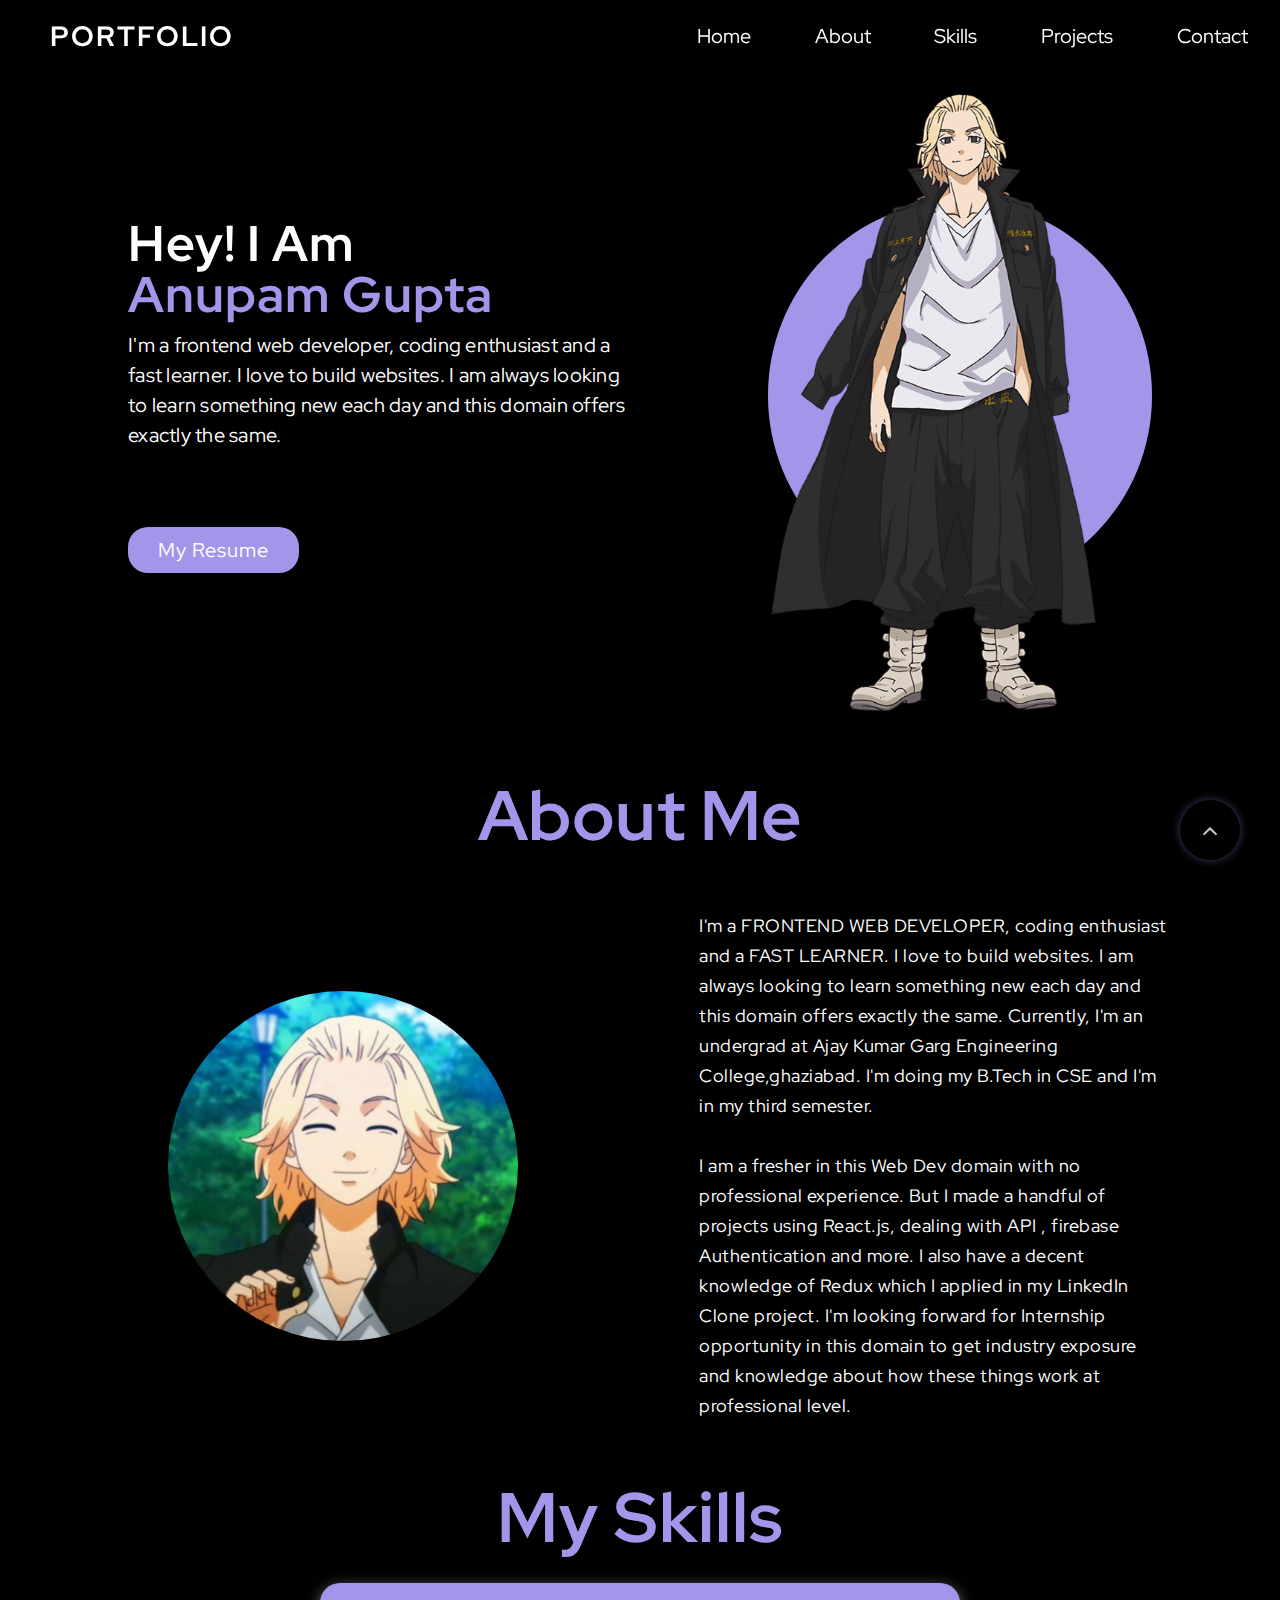
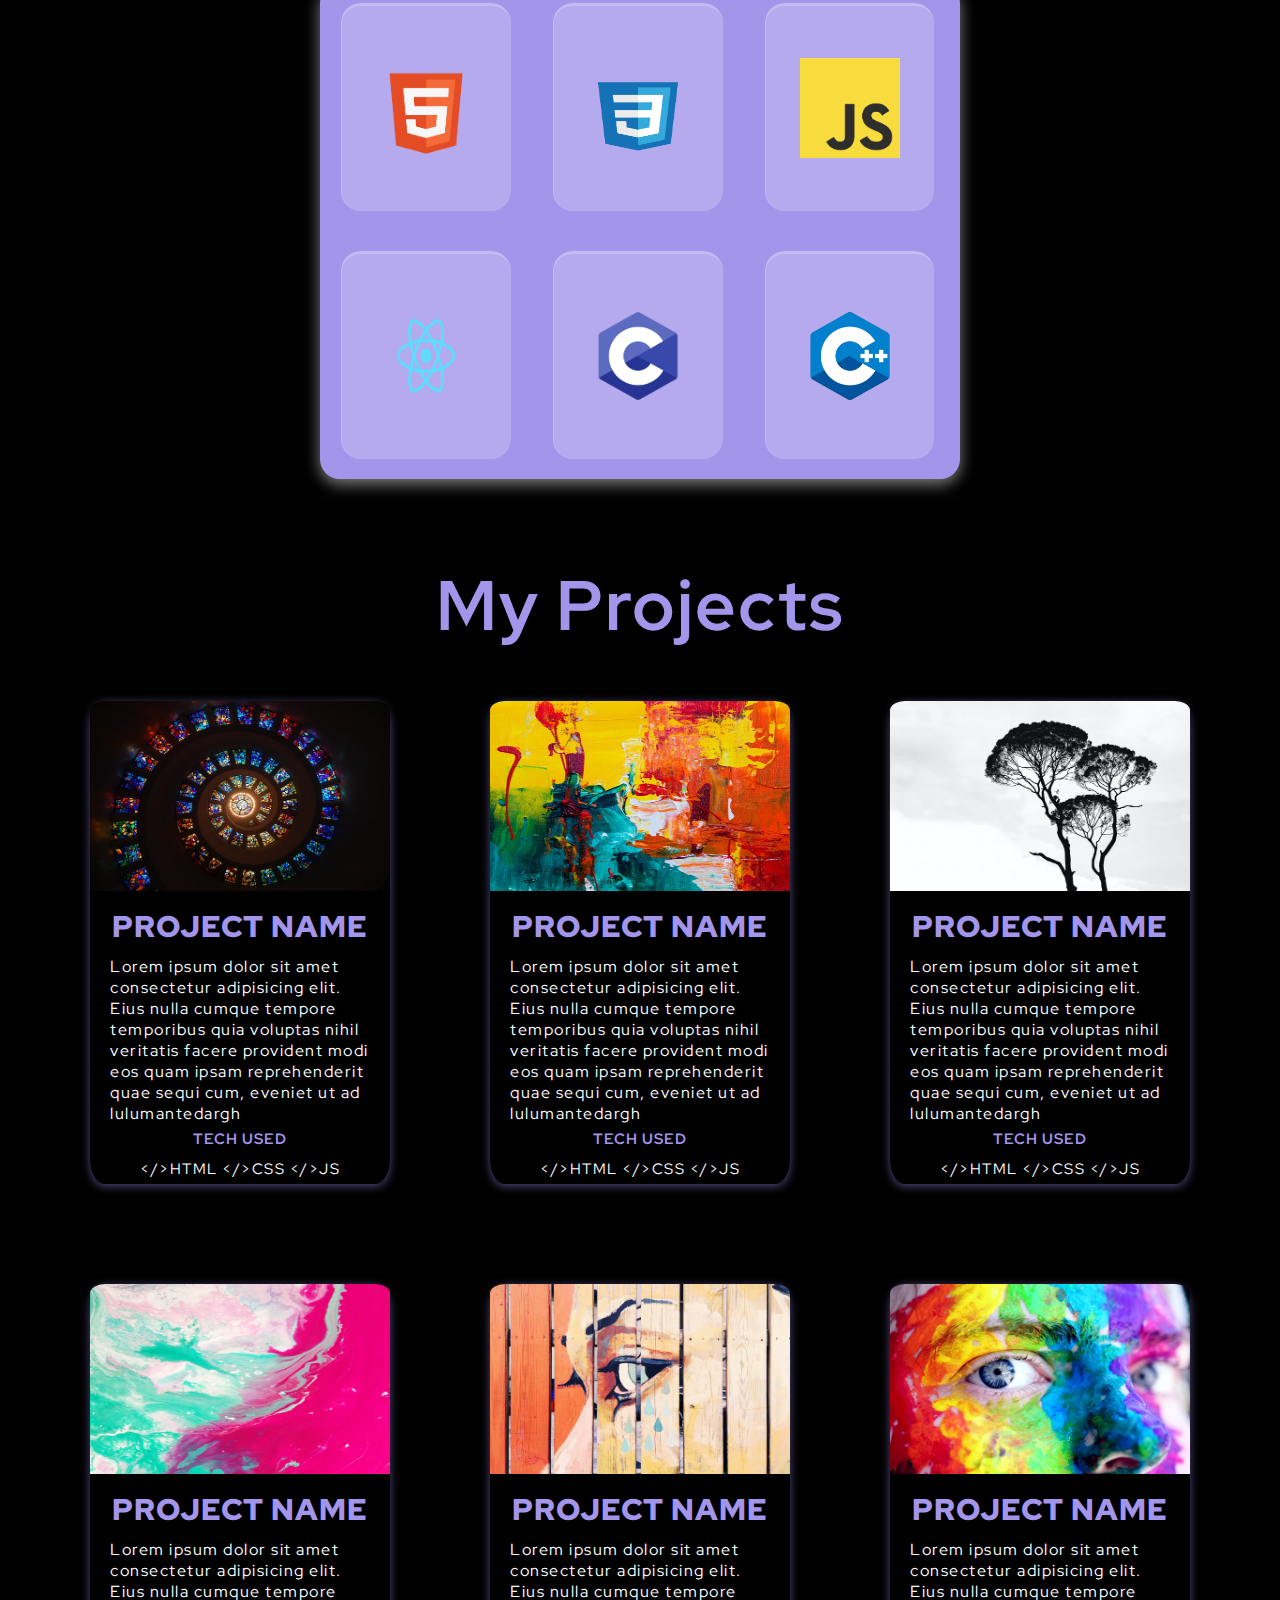
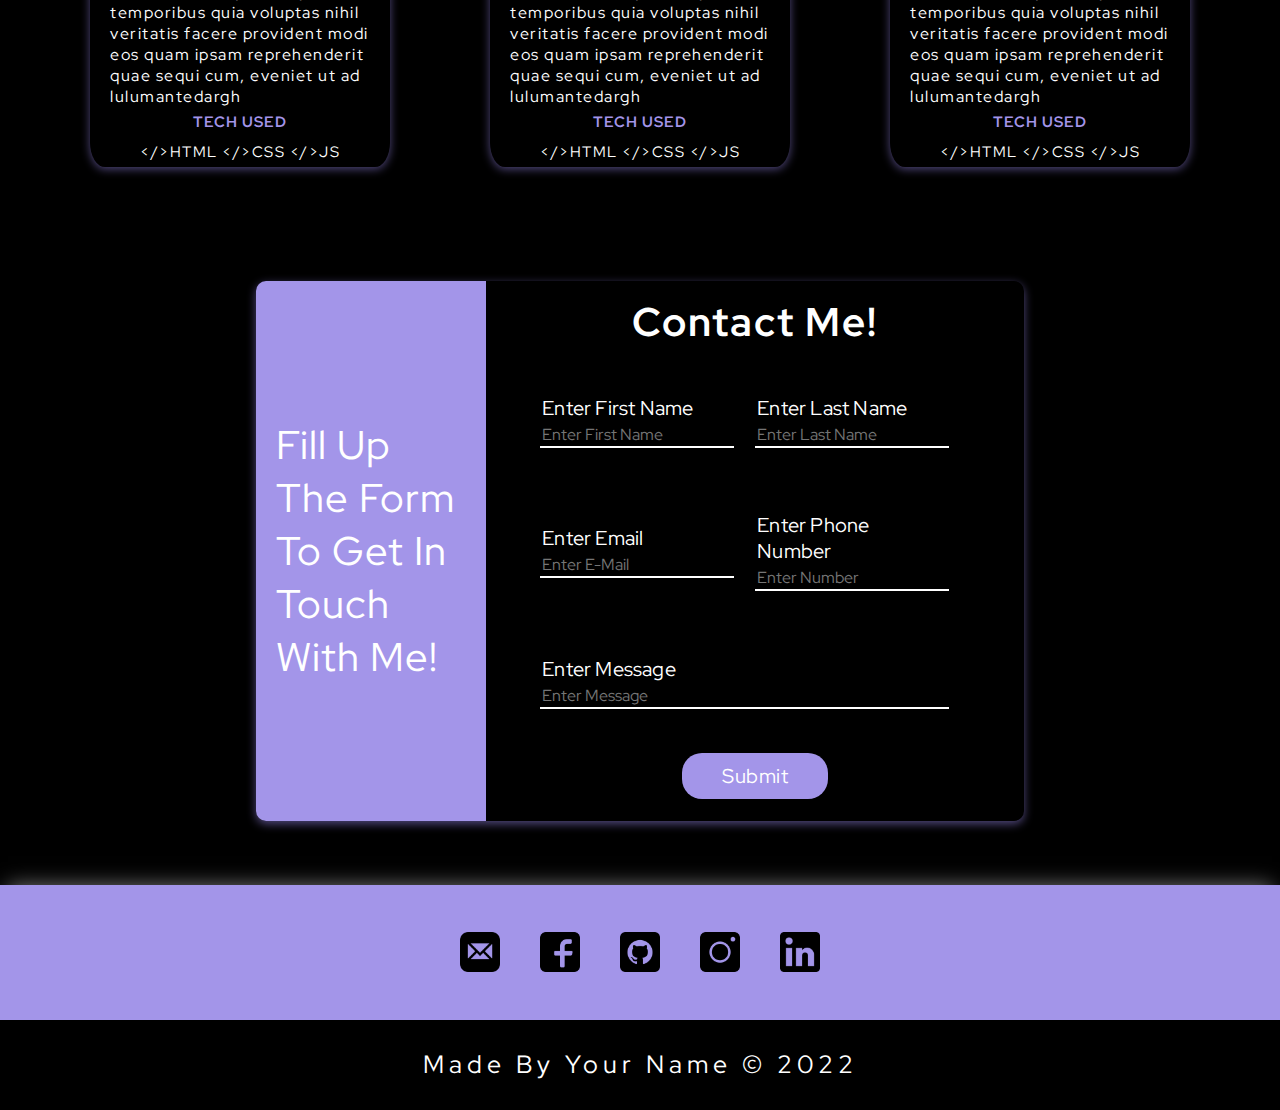
==== commit 17cff72b: "Final" ====
--- a/index.htm
+++ b/index.htm
@@ -3,10 +3,11 @@
   <head>
     <meta name="viewport" content="width=device-width, initial-scale=1.0" />
     <title>MY PORTFOLIO</title>
-    <link rel="stylesheet" href="https://cdnjs.cloudflare.com/ajax/libs/font-awesome/4.7.0/css/font-awesome.min.css">
-    <link rel="stylesheet" href="./css/style.css" />
-    <link rel="stylesheet" href="./css/about.css" />
-    <link rel="stylesheet" href="./css/form.css" />
+    <link
+      rel="stylesheet"
+      href="https://cdnjs.cloudflare.com/ajax/libs/font-awesome/4.7.0/css/font-awesome.min.css"
+    />
+    <link rel="stylesheet" href="./style.css" />
   </head>
   <body>
     <nav class="navbar">
@@ -31,15 +32,17 @@
     <div class="container">
       <div class="container-left">
         <div class="desc">
-          <h1 class="name">Hy! I Am</h1>
+          <h1 class="name name2">Hey! I Am</h1>
           <h1 class="name name1">Anupam Gupta</h1>
           <p class="des">
-            I'm a frontend web developer, coding enthusiast and a fast learner. I love to build websites. I am always looking to learn something new each day and this domain offers exactly the same.
-          </p>
-          <button type="button" class="btn">Hire Me</button>
-        </div>
-      </div>
-      
+            I'm a frontend web developer, coding enthusiast and a fast learner.
+            I love to build websites. I am always looking to learn something new
+            each day and this domain offers exactly the same.
+          </p>
+          <button type="button" class="btn">My Resume</button>
+        </div>
+      </div>
+
       <div class="container-right">
         <div class="circle"></div>
         <div class="imgcontainer">
@@ -47,109 +50,144 @@
         </div>
       </div>
     </div>
-    <div id="aboutid"  class="aboutme">
+    <div id="aboutid" class="aboutme">
       <h1 class="about">About Me</h1>
       <div class="aboutme2">
-      <div class="leftabout">
-        <div class="img2container">
-          <img src="./Images/manjrio-Sano.jpg" class="mikey2">
-        </div>
-      </div>
-      
-      <div class="descabout">
-        <p class="myself">
-          I'm a FRONTEND WEB DEVELOPER, coding enthusiast and a FAST LEARNER. I love to build websites. I am always looking to learn something new each day and this domain offers exactly the same. Currently, I'm an undergrad at Ajay Kumar Garg Engineering College,ghaziabad. I'm doing my B.Tech in CSE and I'm in my third semester.
-          <br>
-          <br>
-          I am a fresher in this Web Dev domain with no professional experience. But I made a handful of projects using React.js, dealing with API , firebase Authentication and more. I also have a decent knowledge of Redux which I applied in my LinkedIn Clone project.
-          I'm looking forward for Internship opportunity in this domain to get industry exposure and knowledge about how these things work at professional level.
-        </p>
-      </div>
-    </div>
-  </div>
-    <div id = "skills" class="skills-main">
+        <div class="leftabout">
+          <div class="img2container">
+            <img src="./Images/manjrio-Sano.jpg" class="mikey2" />
+          </div>
+        </div>
+
+        <div class="descabout">
+          <p class="myself">
+            I'm a FRONTEND WEB DEVELOPER, coding enthusiast and a FAST LEARNER.
+            I love to build websites. I am always looking to learn something new
+            each day and this domain offers exactly the same. Currently, I'm an
+            undergrad at Ajay Kumar Garg Engineering College,ghaziabad. I'm
+            doing my B.Tech in CSE and I'm in my third semester.
+            <br />
+            <br />
+            I am a fresher in this Web Dev domain with no professional
+            experience. But I made a handful of projects using React.js, dealing
+            with API , firebase Authentication and more. I also have a decent
+            knowledge of Redux which I applied in my LinkedIn Clone project. I'm
+            looking forward for Internship opportunity in this domain to get
+            industry exposure and knowledge about how these things work at
+            professional level.
+          </p>
+        </div>
+      </div>
+    </div>
+    <div id="skills" class="skills-main">
       <h1>My Skills</h1>
       <div class="skills-container">
         <div class="skills-container1">
           <div class="skills">
-              <div class="glare"></div>
-              <img src="./Images/210-2104705_html-logo-png-transparent-background.png">
-          </div>
-          <div class="skills">
-              <div class="glare"></div>
-              <img src="./Images/css.png">
-          </div>
-          <div class="skills">
-              <div class="glare"></div>
-              <img src="./Images/js.jpg">
-          </div>
-          <div class="skills">
-              <div class="glare"></div>
-              <img src="./Images/react.png">
-          </div>
-          <div class="skills">
-              <div class="glare"></div>
-              <img src="./Images/c.png">
-          </div>
-          <div class="skills">
-              <div class="glare"></div>
-              <img src="./Images/cpp.png">
+            <div class="glare"></div>
+            <img
+              src="./Images/210-2104705_html-logo-png-transparent-background.png"
+            />
+          </div>
+          <div class="skills">
+            <div class="glare"></div>
+            <img src="./Images/css.png" />
+          </div>
+          <div class="skills">
+            <div class="glare"></div>
+            <img src="./Images/js.jpg" />
+          </div>
+          <div class="skills">
+            <div class="glare"></div>
+            <img src="./Images/react.png" />
+          </div>
+          <div class="skills">
+            <div class="glare"></div>
+            <img src="./Images/c.png" />
+          </div>
+          <div class="skills">
+            <div class="glare"></div>
+            <img src="./Images/cpp.png" />
           </div>
         </div>
       </div>
     </div>
     <div class="f" id="myprojects">
-    <h1 class="a" >My Projects</h1>
-    <div class="projects">
-            <div class="h">
-                <img src="./Images/1.jpg">
-                <h4>PROJECT NAME</h4>
-                <p>Lorem ipsum dolor sit amet consectetur adipisicing elit. Eius nulla cumque tempore temporibus quia 
-                    voluptas nihil veritatis facere provident modi eos quam ipsam reprehenderit quae sequi cum, eveniet ut ad lulumantedargh </p>
-                   <h5>TECH USED</h5>
-                   <p class="b">&lt/&gtHTML &lt/&gtCSS &lt/&gtJS</p>
-            </div>
-            <div class="h">
-                <img src="./Images/7.jpg">
-                <h4>PROJECT NAME</h4>
-               <p>Lorem ipsum dolor sit amet consectetur adipisicing elit. Eius nulla cumque tempore temporibus quia 
-                   voluptas nihil veritatis facere provident modi eos quam ipsam reprehenderit quae sequi cum, eveniet ut ad lulumantedargh </p>
-                   <h5>TECH USED</h5>
-                   <p class="b">&lt/&gtHTML &lt/&gtCSS &lt/&gtJS</p>
-            </div>
-            <div class="h">
-                <img src="./Images/8.jpg">
-                <h4>PROJECT NAME</h4>
-               <p>Lorem ipsum dolor sit amet consectetur adipisicing elit. Eius nulla cumque tempore temporibus quia 
-                   voluptas nihil veritatis facere provident modi eos quam ipsam reprehenderit quae sequi cum, eveniet ut ad lulumantedargh </p>
-                   <h5>TECH USED</h5>
-                   <p class="b">&lt/&gtHTML &lt/&gtCSS &lt/&gtJS</p>
-            </div>
-            <div class="h">
-                <img src="./Images/9.jpg">
-                <h4>PROJECT NAME</h4>
-               <p>Lorem ipsum dolor sit amet consectetur adipisicing elit. Eius nulla cumque tempore temporibus quia 
-                   voluptas nihil veritatis facere provident modi eos quam ipsam reprehenderit quae sequi cum, eveniet ut ad lulumantedargh </p>
-                   <h5>TECH USED</h5>
-                   <p class="b">&lt/&gtHTML &lt/&gtCSS &lt/&gtJS</p>
-            </div>
-            <div class="h">
-                <img src="./Images/5.jpg">
-                <h4>PROJECT NAME</h4>
-               <p>Lorem ipsum dolor sit amet consectetur adipisicing elit. Eius nulla cumque tempore temporibus quia 
-                   voluptas nihil veritatis facere provident modi eos quam ipsam reprehenderit quae sequi cum, eveniet ut ad lulumantedargh </p>
-                   <h5>TECH USED</h5>
-                   <p class="b">&lt/&gtHTML &lt/&gtCSS &lt/&gtJS</p>
-            </div>
-            <div class="h">
-                <img src="./Images/6.jpg">
-                <h4>PROJECT NAME</h4>
-               <p>Lorem ipsum dolor sit amet consectetur adipisicing elit. Eius nulla cumque tempore temporibus quia 
-                   voluptas nihil veritatis facere provident modi eos quam ipsam reprehenderit quae sequi cum, eveniet ut ad lulumantedargh </p>
-                   <h5>TECH USED</h5>
-                   <p class="b">&lt/&gtHTML &lt/&gtCSS &lt/&gtJS</p>
-            </div>
-          </div>
+      <h1 class="a">My Projects</h1>
+      <div class="projects">
+        <div class="h">
+          <img src="./Images/1.jpg" />
+          <h4>PROJECT NAME</h4>
+          <p>
+            Lorem ipsum dolor sit amet consectetur adipisicing elit. Eius nulla
+            cumque tempore temporibus quia voluptas nihil veritatis facere
+            provident modi eos quam ipsam reprehenderit quae sequi cum, eveniet
+            ut ad lulumantedargh
+          </p>
+          <h5>TECH USED</h5>
+          <p class="b">&lt/&gtHTML &lt/&gtCSS &lt/&gtJS</p>
+        </div>
+        <div class="h">
+          <img src="./Images/7.jpg" />
+          <h4>PROJECT NAME</h4>
+          <p>
+            Lorem ipsum dolor sit amet consectetur adipisicing elit. Eius nulla
+            cumque tempore temporibus quia voluptas nihil veritatis facere
+            provident modi eos quam ipsam reprehenderit quae sequi cum, eveniet
+            ut ad lulumantedargh
+          </p>
+          <h5>TECH USED</h5>
+          <p class="b">&lt/&gtHTML &lt/&gtCSS &lt/&gtJS</p>
+        </div>
+        <div class="h">
+          <img src="./Images/8.jpg" />
+          <h4>PROJECT NAME</h4>
+          <p>
+            Lorem ipsum dolor sit amet consectetur adipisicing elit. Eius nulla
+            cumque tempore temporibus quia voluptas nihil veritatis facere
+            provident modi eos quam ipsam reprehenderit quae sequi cum, eveniet
+            ut ad lulumantedargh
+          </p>
+          <h5>TECH USED</h5>
+          <p class="b">&lt/&gtHTML &lt/&gtCSS &lt/&gtJS</p>
+        </div>
+        <div class="h">
+          <img src="./Images/9.jpg" />
+          <h4>PROJECT NAME</h4>
+          <p>
+            Lorem ipsum dolor sit amet consectetur adipisicing elit. Eius nulla
+            cumque tempore temporibus quia voluptas nihil veritatis facere
+            provident modi eos quam ipsam reprehenderit quae sequi cum, eveniet
+            ut ad lulumantedargh
+          </p>
+          <h5>TECH USED</h5>
+          <p class="b">&lt/&gtHTML &lt/&gtCSS &lt/&gtJS</p>
+        </div>
+        <div class="h">
+          <img src="./Images/5.jpg" />
+          <h4>PROJECT NAME</h4>
+          <p>
+            Lorem ipsum dolor sit amet consectetur adipisicing elit. Eius nulla
+            cumque tempore temporibus quia voluptas nihil veritatis facere
+            provident modi eos quam ipsam reprehenderit quae sequi cum, eveniet
+            ut ad lulumantedargh
+          </p>
+          <h5>TECH USED</h5>
+          <p class="b">&lt/&gtHTML &lt/&gtCSS &lt/&gtJS</p>
+        </div>
+        <div class="h">
+          <img src="./Images/6.jpg" />
+          <h4>PROJECT NAME</h4>
+          <p>
+            Lorem ipsum dolor sit amet consectetur adipisicing elit. Eius nulla
+            cumque tempore temporibus quia voluptas nihil veritatis facere
+            provident modi eos quam ipsam reprehenderit quae sequi cum, eveniet
+            ut ad lulumantedargh
+          </p>
+          <h5>TECH USED</h5>
+          <p class="b">&lt/&gtHTML &lt/&gtCSS &lt/&gtJS</p>
+        </div>
+      </div>
     </div>
     <div id="formbox" class="container1">
       <div class="form">
--- a/style.css
+++ b/style.css
@@ -0,0 +1,807 @@
+@import url("https://fonts.googleapis.com/css2?family=Red+Hat+Display&display=swap");
+* {
+  box-sizing: border-box;
+  margin: 0;
+  font-family: "Red Hat Display", sans-serif;
+  max-width: 1440px;
+}
+html {
+  scroll-behavior: smooth;
+}
+body {
+  background-color: black;
+}
+.navbar {
+  position: fixed;
+  top: 0;
+  width: 100%;
+  display: flex;
+  align-items: center;
+  background-color: black;
+  height: 8vh;
+  z-index: 10;
+  box-shadow: rgba(0, 0, 0, 0.35) 0px 2px 10px;
+}
+.nav-active {
+  transform: translate(0);
+  visibility: inherit;
+}
+.toggle .line1 {
+  transform: rotate(45deg) translate(0, 4px);
+}
+.toggle .line2 {
+  transform: rotate(-45deg) translate(0, -4px);
+}
+
+.left {
+  flex: 1;
+  margin-left: 50px;
+  font-size: 24px;
+  letter-spacing: 2px;
+  color: #fff;
+}
+.right {
+  flex: 1;
+  display: flex;
+  align-items: center;
+  justify-content: space-around;
+}
+h4 {
+  font-size: 20px;
+  font-weight: normal;
+  text-transform: capitalize;
+  cursor: pointer;
+  padding: 10px 10px;
+  border-radius: 40px;
+}
+h4 a {
+  text-decoration: none;
+  color: rgba(0, 0, 0, 0.7);
+  color: white;
+}
+
+.burger div {
+  width: 20px;
+  height: 2px;
+  background-color: #fff;
+  margin: 4px;
+  transition: 0.2s ease-in;
+}
+.burger {
+  padding: 10px 5px;
+  border-radius: 40px;
+  display: none;
+  cursor: pointer;
+}
+.scrolltotop {
+  position: fixed;
+  cursor: pointer;
+  z-index: 5;
+  bottom: 40px;
+  right: 40px;
+  height: 20px;
+  width: 20px;
+  display: flex;
+  align-items: center;
+  justify-content: center;
+
+  background-color: black;
+  opacity: 0.8;
+  padding: 30px;
+  border-radius: 50%;
+  box-shadow: 0px 0px 10px #51487c;
+  cursor: pointer;
+}
+
+i.fa-angle-up {
+  color: white;
+  font-size: 25px;
+}
+
+.container {
+  margin-top: 8vh;
+  display: flex;
+  align-items: center;
+  justify-content: center;
+  background-color: black;
+}
+.container-left {
+  flex: 1;
+}
+.desc {
+  display: flex;
+  flex-direction: column;
+  align-items: flex-start;
+  justify-content: center;
+  padding-left: 20%;
+}
+h1.name {
+  font-size: 50px;
+  letter-spacing: 1px;
+  line-height: 51px;
+}
+.name2 {
+  color: white;
+}
+.name1 {
+  color: #a395e9;
+}
+p.des {
+  margin-top: 10px;
+  font-size: 20px;
+  line-height: 30px;
+  letter-spacing: 0.25px;
+  color: white;
+}
+.btn {
+  margin-top: 15%;
+  background-color: #a395e9;
+  letter-spacing: 1px;
+  color: white;
+  font-size: 20px;
+  border: none;
+  padding: 10px 30px;
+  border-radius: 20px;
+  cursor: pointer;
+  box-shadow: rgba(0, 0, 0, 0.35) 0px 2px 10px;
+}
+.container-right {
+  position: relative;
+  flex: 1;
+  display: flex;
+  align-items: center;
+  justify-content: center;
+}
+.circle {
+  position: absolute;
+  height: 60%;
+  width: 60%;
+  border-radius: 50%;
+  background-color: #a395e9;
+}
+.imgcontainer {
+  z-index: 2;
+  width: 100%;
+  height: 100%;
+  margin-top: 20px;
+  margin-left: 15%;
+}
+
+.mikey {
+  width: 80%;
+}
+
+.about {
+  flex: 1;
+}
+#skills {
+  height: 38rem;
+  flex: 1;
+}
+h1.about {
+  margin-top: 50px;
+  text-align: center;
+  color: #a395e9;
+  font-size: 70px;
+  letter-spacing: 0.5px;
+}
+.aboutme {
+  display: flex;
+  flex: 1;
+  flex-direction: column;
+  background-color: black;
+}
+.aboutme2 {
+  display: flex;
+  align-items: center;
+  justify-content: center;
+  padding: 50px;
+  font-size: 24px;
+  line-height: 30px;
+  color: white;
+  letter-spacing: 0.5px;
+}
+.leftabout {
+  flex: 1;
+}
+.img2container {
+  height: 350px;
+  width: 350px;
+  margin-left: 20%;
+  margin-right: 20px;
+}
+
+.mikey2 {
+  width: 100%;
+  height: 100%;
+  object-fit: cover;
+  border-radius: 50%;
+  box-shadow: 10px 0px 20px rgba(0, 0, 0, 0.35);
+}
+.descabout {
+  flex: 1;
+}
+.myself {
+  font-size: large;
+  margin-right: 10%;
+  margin-left: 10%;
+}
+
+.skills-main {
+  width: 100%;
+  display: flex;
+  justify-content: center;
+  align-items: center;
+  flex-direction: column;
+  background-color: black;
+}
+.skills-main h1 {
+  margin-bottom: 20px;
+  font-size: 70px;
+  letter-spacing: 1px;
+  transition: all 1s;
+  color: #a395e9;
+}
+.skills-main h1:hover {
+  letter-spacing: 6px;
+}
+.skills-container {
+  width: 50vw;
+  height: 60vh;
+  box-shadow: 0px 5px 15px gray;
+  display: flex;
+  justify-content: center;
+  align-content: center;
+  border-radius: 20px;
+  background-color: #a395e9;
+}
+.skills-container1 {
+  width: 100%;
+  height: 100%;
+  display: flex;
+  align-items: center;
+  flex-wrap: wrap;
+}
+.skills {
+  width: 26.5%;
+  height: 42%;
+  margin: 2.1% 3.3%;
+  border-radius: 20px;
+  display: flex;
+  justify-content: center;
+  align-items: center;
+  background-color: rgba(255, 255, 255, 0.2);
+  border-top: 3px solid rgba(255, 255, 255, 0.2);
+  border-left: 1px solid rgba(255, 255, 255, 0.2);
+  position: relative;
+  overflow: hidden;
+}
+.skills img {
+  transition: all 1s;
+  width: 100px;
+  height: 100px;
+}
+.skills:hover img {
+  width: 105px;
+  height: 105px;
+}
+.glare {
+  width: 200%;
+  height: 20%;
+  background-color: rgba(255, 255, 255, 0.15);
+  position: absolute;
+  top: 0;
+  left: -120%;
+  transform: rotate(120deg);
+  transition: all 1.3s;
+}
+.skills:hover .glare {
+  display: block;
+  position: absolute;
+  top: 80%;
+  left: 60%;
+}
+
+.a {
+  text-align: center;
+  font-size: 70px;
+  letter-spacing: 2px;
+  margin-top: 80px;
+  color: #a395e9;
+}
+
+.f {
+  display: flex;
+  flex-direction: column;
+  flex: 1;
+  background-color: black;
+}
+.projects {
+  width: 100%;
+  display: flex;
+  flex-wrap: wrap;
+  justify-content: center;
+}
+.h {
+  width: 300px;
+  margin: 50px 50px;
+  box-shadow: 0px 2px 10px #51487c;
+  border-radius: 5%;
+  transition: transform 0.2s;
+}
+.h img {
+  width: 100%;
+  border-radius: 5%;
+  height: 190px;
+  border-bottom-left-radius: 0;
+  border-bottom-right-radius: 0;
+}
+.h h4 {
+  font-size: 30px;
+  text-align: center;
+  letter-spacing: 1px;
+  font-weight: 900;
+  color: #a395e9;
+}
+.h h5 {
+  text-align: center;
+  font-size: 15px;
+  letter-spacing: 1px;
+  line-height: 30px;
+  color: #a395e9;
+}
+.h p {
+  text-align: justify;
+  padding: 0px 20px;
+  text-align: left;
+  letter-spacing: 1.5px;
+  color: white;
+}
+.h:hover {
+  transform: scale(1.05);
+}
+p.b {
+  text-align: center;
+  font-size: 15px;
+  line-height: 30px;
+}
+.z {
+  height: 12%;
+  font-size: 40px;
+  background-color: rgb(0, 0, 0);
+  color: white;
+  padding: 20px;
+  display: flex;
+  justify-content: center;
+  align-items: center;
+}
+.z i {
+  margin: 0 60px;
+}
+#myprojects {
+  flex: 1;
+}
+.container1 {
+  width: 100%;
+  display: flex;
+  justify-content: center;
+  align-items: center;
+  background-color: black;
+}
+.form {
+  height: 60vh;
+  width: 60%;
+  margin: 5% 5%;
+  display: flex;
+  justify-content: center;
+  align-items: center;
+  overflow: hidden;
+  box-shadow: 0px 3px 10px #51487c;
+  border-radius: 10px;
+  background-color: black;
+  color: #fff;
+}
+.form_about {
+  width: 30%;
+  height: 100%;
+  background-color: #a395e9;
+  display: flex;
+  justify-content: center;
+  align-items: center;
+}
+.form_about h4 {
+  letter-spacing: 1px;
+  color: white;
+  padding: 20px;
+  font-size: 40px;
+  cursor: initial;
+}
+#form_box {
+  font-size: 1.2rem;
+  width: 70%;
+  height: 100%;
+  display: flex;
+  flex-direction: column;
+  justify-content: center;
+  align-items: center;
+}
+.form_details {
+  width: 80%;
+  height: 70%;
+  display: grid;
+  grid-template-columns: 1fr 1fr;
+}
+.contact h1 {
+  font-size: 40px;
+  margin: 10px;
+  letter-spacing: 2px;
+}
+.input_fields:nth-child(5) {
+  grid-column-start: 1;
+  grid-column-end: 3;
+  width: 95%;
+}
+.contact {
+  height: 15%;
+  display: flex;
+  justify-content: center;
+  align-items: center;
+}
+.input_fields {
+  width: 90%;
+  margin: 0;
+  font-size: 1.1rem;
+  display: flex;
+  justify-content: center;
+  flex-direction: column;
+}
+.input_fields p {
+  font-size: 20px;
+  margin: 2px;
+  letter-spacing: 0.2px;
+}
+.submit {
+  height: 15%;
+  display: flex;
+  justify-content: center;
+  align-items: center;
+}
+#btn {
+  font-size: 20px;
+  letter-spacing: 0.5px;
+  border: none;
+  padding: 10px 40px;
+  margin-bottom: 0.5rem;
+  border-radius: 20px;
+  cursor: pointer;
+  background-color: #a395e9;
+  transition: background-color 1s;
+  color: white;
+}
+.input_fields input {
+  border: none;
+  border-bottom: 2px solid white;
+  background-color: black;
+  outline: none;
+  font-size: 1rem;
+  transition: border-bottom 1s;
+  color: #fff;
+}
+.btn:hover {
+  background-color: #a395e9;
+  color: white;
+  box-shadow: 0.5px 0.5px 20px #a395e9;
+  transition: color 0.5s;
+}
+#btn:hover {
+  background-color: #a395e9;
+  color: white;
+  box-shadow: 0.5px 0.5px 50px #a395e9;
+  transition: color 0.5s;
+}
+.input_fields input:focus {
+  border-bottom: 2px solid #a395e9;
+}
+.footer {
+  height: 15vh;
+  background-color: #a395e9;
+  display: flex;
+  justify-content: center;
+  align-items: center;
+  box-shadow: 0 -7px 20px -8px gray;
+}
+.footer img {
+  width: 40px;
+  height: 40px;
+  margin: 20px;
+  cursor: pointer;
+  transition: all 1s;
+}
+.footer img:hover {
+  width: 60px;
+  height: 60px;
+}
+.footer2 {
+  height: 10vh;
+  background-color: black;
+  color: white;
+  display: flex;
+  justify-content: center;
+  align-items: center;
+}
+.footer2 p {
+  font-size: 25px;
+  letter-spacing: 5px;
+}
+
+@media only screen and (min-width: 1440px) {
+  .scrolltotop {
+    visibility: hidden;
+  }
+  i.fa-angle-up {
+    display: none;
+  }
+  .navbar {
+    height: 60px;
+  }
+  .skills-container {
+    height: 400px;
+    width: 700px;
+  }
+  .form {
+    height: 400px;
+    width: 850px;
+  }
+  .footer {
+    height: 110px;
+  }
+  .footer2 {
+    height: 60px;
+  }
+}
+@media only screen and (max-width: 1024px) {
+  .aboutme {
+    flex-direction: column;
+  }
+  .img2container {
+    height: 300px;
+    width: 300px;
+    margin: 0;
+  }
+
+  .skills-container {
+    height: 50vh;
+  }
+  .myself {
+    margin: 0;
+    margin-top: 40px;
+  }
+  .skills img {
+    height: 80px;
+    width: 80px;
+  }
+  .skills img:hover {
+    height: 85px;
+    width: 85px;
+  }
+  .input_fields {
+    width: 90%;
+  }
+  .contact h1 {
+    font-size: 1.7rem;
+  }
+  .form_about h4 {
+    font-size: 35px;
+  }
+  .input_fields:nth-child(5) {
+    width: 95%;
+  }
+
+  .input_fields input {
+    font-size: 0.85rem;
+  }
+  .input_fields p {
+    font-size: 0.9rem;
+  }
+  .form_details {
+    width: 85%;
+  }
+  .footer p {
+    font-size: 20px;
+  }
+  .form {
+    height: 50vh;
+  }
+}
+
+@media only screen and (max-width: 768px) {
+  .right {
+    position: absolute;
+    right: 0;
+    top: 8vh;
+    height: 92vh;
+    width: 50%;
+    z-index: 10;
+    display: flex;
+    flex-direction: column;
+    align-items: center;
+    background-color: #a395e9;
+    transform: translate(100%);
+    visibility: hidden;
+    transition: all 0.3s ease-in-out;
+  }
+  .burger {
+    display: block;
+    margin-right: 2em;
+  }
+
+  .about {
+    text-align: center;
+  }
+  .aboutme2 {
+    flex-direction: column;
+  }
+  .img2container {
+    height: 250px;
+    width: 250px;
+    margin: 0;
+  }
+  .myself {
+    margin: 0;
+    margin-top: 40px;
+  }
+  .skills-main h1 {
+    font-size: 60px;
+  }
+  .skills img {
+    height: 40px;
+    width: 40px;
+  }
+
+  .skills img:hover {
+    height: 45px !important;
+    width: 45px !important;
+  }
+  .container {
+    flex-direction: column-reverse;
+  }
+  .btn {
+    margin-bottom: 40px;
+  }
+  .skills-container {
+    height: 35vh;
+  }
+  .skills {
+    height: 40%;
+  }
+  .a {
+    font-size: 60px;
+  }
+  .f {
+    margin: 0;
+  }
+  .h h4 {
+    font-size: 20px;
+    letter-spacing: 1px;
+  }
+  .h h5 {
+    display: none;
+  }
+  .h p {
+    display: none;
+  }
+  .skills {
+    height: 150px;
+  }
+  .des {
+    padding-right: 10%;
+  }
+  .container1 {
+    margin-bottom: 20%;
+  }
+  .form_about h4 {
+    font-size: 20px;
+    padding: 10px;
+  }
+  .form_details {
+    grid-template-columns: auto;
+  }
+  .contact h1 {
+    font-size: 15px;
+    letter-spacing: 0.5px;
+    line-height: 17px;
+  }
+  .input_fields p {
+    font-size: 10px;
+    line-height: 15px;
+  }
+  .input_fields input {
+    font-size: 9px;
+  }
+  .input_fields {
+    height: 100%;
+    width: 70%;
+  }
+  .input_fields:nth-child(5) {
+    grid-column-end: 2;
+    width: 70%;
+  }
+
+  #btn {
+    font-size: 13px;
+    padding: 5px 20px;
+  }
+
+  .footer img {
+    width: 30px;
+    height: 30px;
+  }
+  .footer img:hover {
+    width: 40px;
+    height: 40px;
+  }
+  .footer p {
+    font-size: 15px;
+  }
+  .footer2 p {
+    font-size: 15px;
+  }
+}
+
+@media screen and (max-width: 425px) {
+  .skills img {
+    height: 30px;
+    width: 30px;
+  }
+  .skills img:hover {
+    height: 35px;
+    width: 35px;
+  }
+  .form_about h4 {
+    font-size: 15px;
+  }
+
+  .footer2 {
+    width: 100vw;
+    height: 8vh;
+  }
+  .footer {
+    height: 10vh;
+  }
+  .contact h1 {
+    font-size: 13px;
+    letter-spacing: 0.5px;
+    line-height: 15px;
+  }
+  .input_fields p {
+    font-size: 8px;
+    line-height: 12px;
+  }
+  .input_fields input {
+    font-size: 9px;
+  }
+
+  .footer2 p {
+    font-size: 10px;
+  }
+
+  .footer img {
+    width: 20px;
+    height: 20px;
+    margin: 10px;
+  }
+
+  #btn {
+    font-size: 10px;
+    padding: 5px 12px;
+  }
+  button {
+    font-size: 1rem;
+  }
+  .footer2 p {
+    letter-spacing: 1.5px;
+  }
+  .footer p {
+    font-size: 10px;
+  }
+}
